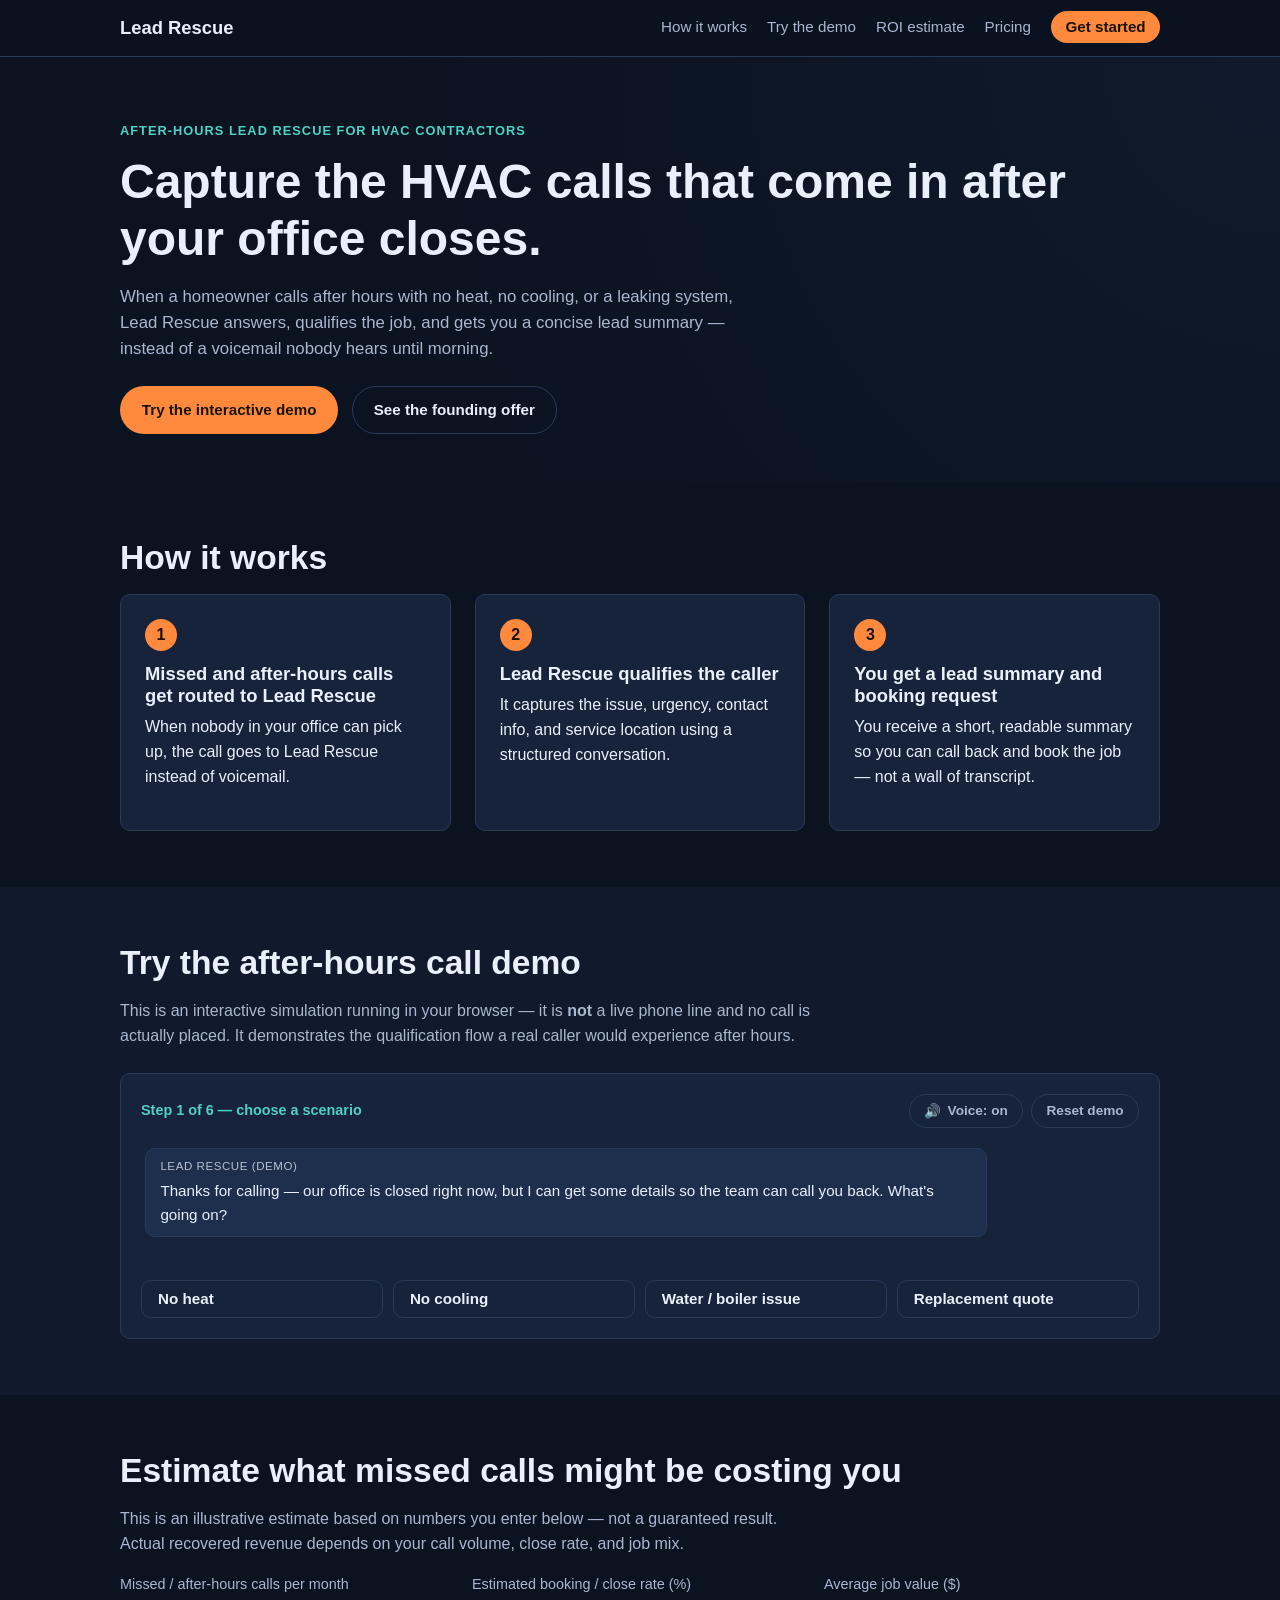
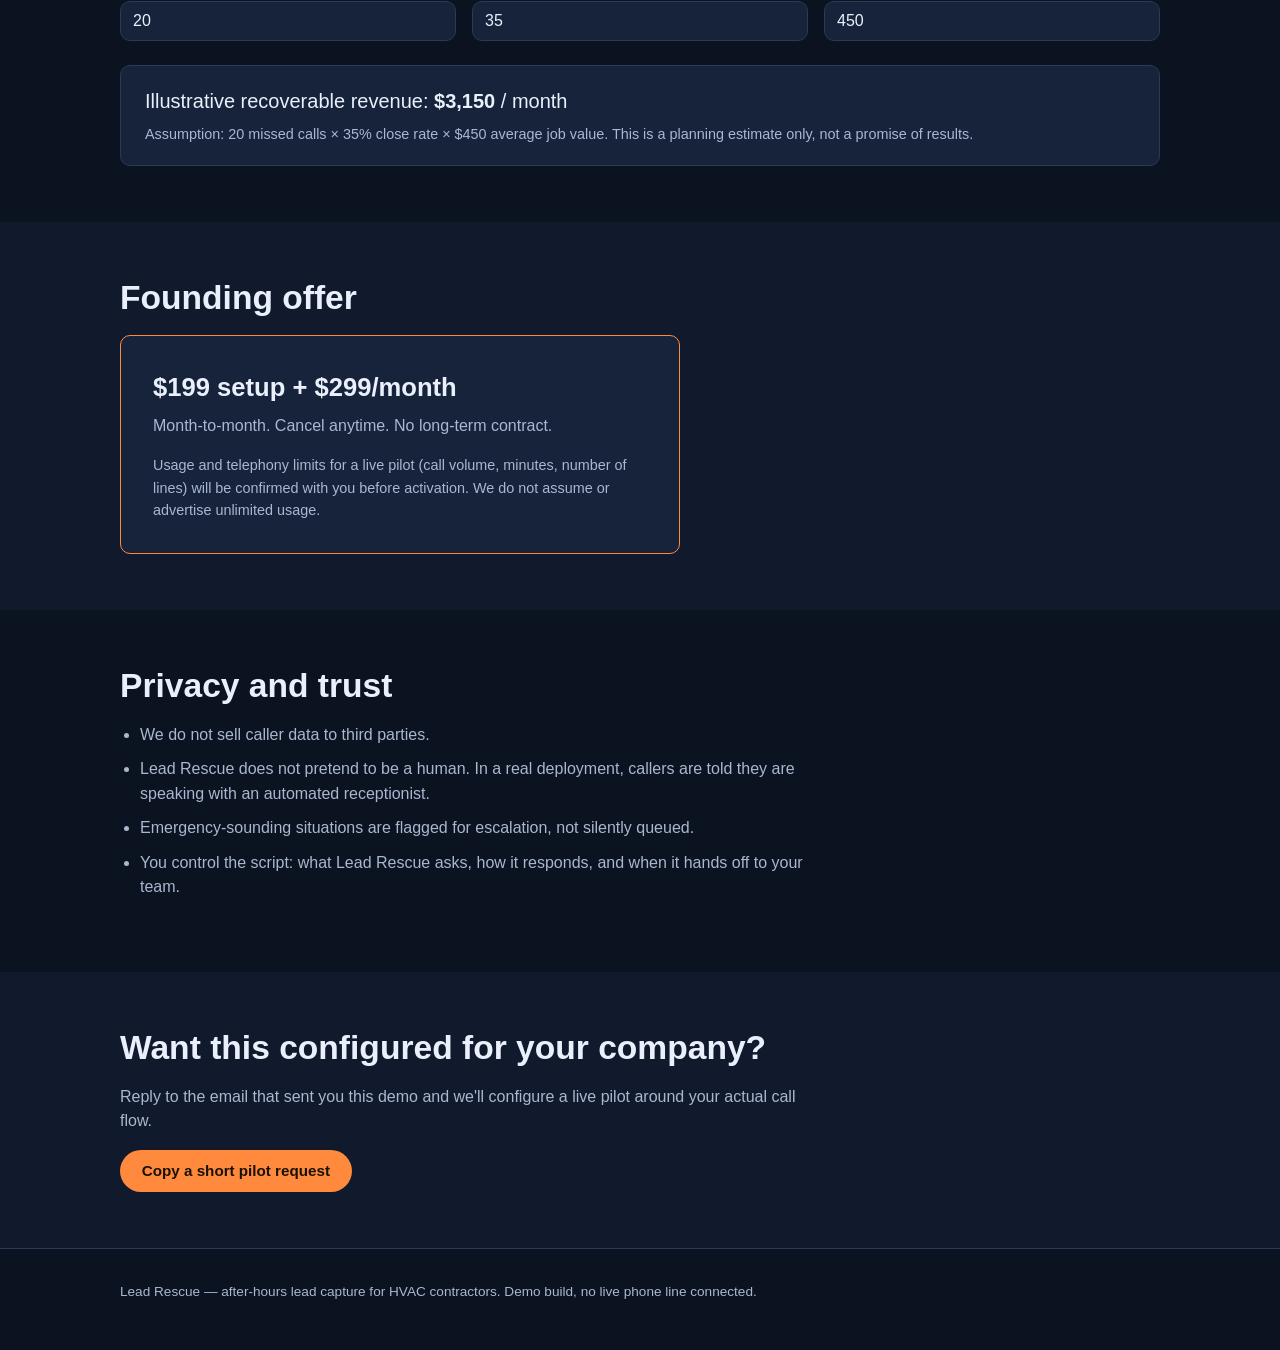
==== index.html @ 88a9e0ef "feat: build Phase 1 sellable demo (static site, call sim, ROI calc) Zero-dependency static site in a" ====
<!DOCTYPE html>
<html lang="en">
<head>
<meta charset="UTF-8">
<meta name="viewport" content="width=device-width, initial-scale=1">
<title>Lead Rescue — After-Hours HVAC Call Capture</title>
<meta name="description" content="Lead Rescue answers, qualifies, and summarizes the HVAC calls that come in after your office closes.">
<link rel="stylesheet" href="styles.css">
</head>
<body>
<a class="skip-link" href="#main">Skip to main content</a>

<header class="site-header">
  <div class="wrap header-inner">
    <a class="logo" href="#top">Lead Rescue</a>
    <nav aria-label="Primary">
      <ul class="nav-list">
        <li><a href="#how-it-works">How it works</a></li>
        <li><a href="#demo">Try the demo</a></li>
        <li><a href="#roi">ROI estimate</a></li>
        <li><a href="#offer">Pricing</a></li>
        <li><a href="#cta" class="nav-cta">Get started</a></li>
      </ul>
    </nav>
  </div>
</header>

<main id="main">

  <section id="top" class="hero">
    <div class="wrap">
      <p class="eyebrow" id="hero-eyebrow">After-hours lead rescue for HVAC contractors</p>
      <h1 id="hero-heading">Capture the HVAC calls that come in after your office closes.</h1>
      <p class="hero-sub" id="hero-sub">
        When a homeowner calls after hours with no heat, no cooling, or a leaking system,
        Lead Rescue answers, qualifies the job, and gets you a concise lead summary —
        instead of a voicemail nobody hears until morning.
      </p>
      <div class="hero-actions">
        <a class="btn btn-primary" href="#demo">Try the interactive demo</a>
        <a class="btn btn-secondary" href="#offer">See the founding offer</a>
      </div>
      <p class="hero-note" id="hero-personalized" hidden></p>
    </div>
  </section>

  <section id="how-it-works" class="section">
    <div class="wrap">
      <h2>How it works</h2>
      <ol class="steps">
        <li>
          <span class="step-num">1</span>
          <h3>Missed and after-hours calls get routed to Lead Rescue</h3>
          <p>When nobody in your office can pick up, the call goes to Lead Rescue instead of voicemail.</p>
        </li>
        <li>
          <span class="step-num">2</span>
          <h3>Lead Rescue qualifies the caller</h3>
          <p>It captures the issue, urgency, contact info, and service location using a structured conversation.</p>
        </li>
        <li>
          <span class="step-num">3</span>
          <h3>You get a lead summary and booking request</h3>
          <p>You receive a short, readable summary so you can call back and book the job — not a wall of transcript.</p>
        </li>
      </ol>
    </div>
  </section>

  <section id="demo" class="section section-alt">
    <div class="wrap">
      <h2>Try the after-hours call demo</h2>
      <p class="section-lede">
        This is an interactive simulation running in your browser — it is <strong>not</strong> a live phone
        line and no call is actually placed. It demonstrates the qualification flow a real caller would
        experience after hours.
      </p>

      <div class="demo-shell" id="demo-shell">
        <div class="demo-toolbar">
          <span class="demo-label" id="demo-status">Step 1 of 6 — choose a scenario</span>
          <div class="demo-controls">
            <button type="button" id="mute-toggle" class="btn btn-ghost" aria-pressed="false">
              <span id="mute-icon" aria-hidden="true">🔊</span>
              <span id="mute-label">Voice: on</span>
            </button>
            <button type="button" id="reset-demo" class="btn btn-ghost">Reset demo</button>
          </div>
        </div>

        <div class="call-log" id="call-log" role="log" aria-live="polite" aria-label="Simulated call transcript"></div>

        <div class="demo-input-area" id="demo-input-area">
          <!-- populated by app.js -->
        </div>
      </div>

      <div class="summary-card" id="summary-card" hidden>
        <h3>Lead Rescue Summary</h3>
        <dl id="summary-list"></dl>
        <div class="summary-actions">
          <button type="button" id="replay-demo" class="btn btn-secondary">Replay demo</button>
        </div>
      </div>
    </div>
  </section>

  <section id="roi" class="section">
    <div class="wrap">
      <h2>Estimate what missed calls might be costing you</h2>
      <p class="section-lede">
        This is an illustrative estimate based on numbers you enter below — not a guaranteed result.
        Actual recovered revenue depends on your call volume, close rate, and job mix.
      </p>

      <form class="roi-form" id="roi-form">
        <div class="roi-field">
          <label for="roi-calls">Missed / after-hours calls per month</label>
          <input type="number" id="roi-calls" name="roi-calls" min="0" step="1" value="20" inputmode="numeric">
        </div>
        <div class="roi-field">
          <label for="roi-close">Estimated booking / close rate (%)</label>
          <input type="number" id="roi-close" name="roi-close" min="0" max="100" step="1" value="35" inputmode="numeric">
        </div>
        <div class="roi-field">
          <label for="roi-value">Average job value ($)</label>
          <input type="number" id="roi-value" name="roi-value" min="0" step="1" value="450" inputmode="numeric">
        </div>
      </form>

      <div class="roi-result" id="roi-result" aria-live="polite">
        <p class="roi-figure">
          Illustrative recoverable revenue: <strong id="roi-output">$0</strong> / month
        </p>
        <p class="roi-assumptions">
          Assumption: <span id="roi-explain">0 missed calls × 0% close rate × $0 average job value</span>.
          This is a planning estimate only, not a promise of results.
        </p>
      </div>
    </div>
  </section>

  <section id="offer" class="section section-alt">
    <div class="wrap">
      <h2>Founding offer</h2>
      <div class="offer-card">
        <p class="offer-price"><span class="price-setup">$199 setup</span> + <span class="price-monthly">$299/month</span></p>
        <p class="offer-terms">Month-to-month. Cancel anytime. No long-term contract.</p>
        <p class="offer-note">
          Usage and telephony limits for a live pilot (call volume, minutes, number of lines) will be
          confirmed with you before activation. We do not assume or advertise unlimited usage.
        </p>
      </div>
    </div>
  </section>

  <section id="trust" class="section">
    <div class="wrap">
      <h2>Privacy and trust</h2>
      <ul class="trust-list">
        <li>We do not sell caller data to third parties.</li>
        <li>Lead Rescue does not pretend to be a human. In a real deployment, callers are told they are speaking with an automated receptionist.</li>
        <li>Emergency-sounding situations are flagged for escalation, not silently queued.</li>
        <li>You control the script: what Lead Rescue asks, how it responds, and when it hands off to your team.</li>
      </ul>
    </div>
  </section>

  <section id="cta" class="section section-alt cta-section">
    <div class="wrap">
      <h2>Want this configured for your company?</h2>
      <p class="section-lede" id="cta-lede">
        Reply to the email that sent you this demo and we'll configure a live pilot around your actual call flow.
      </p>
      <div class="cta-actions">
        <button type="button" id="copy-request" class="btn btn-primary">Copy a short pilot request</button>
        <span id="copy-confirm" class="copy-confirm" role="status" aria-live="polite"></span>
      </div>
    </div>
  </section>

</main>

<footer class="site-footer">
  <div class="wrap">
    <p>Lead Rescue — after-hours lead capture for HVAC contractors. Demo build, no live phone line connected.</p>
  </div>
</footer>

<script src="app.js"></script>
</body>
</html>
---- styles.css ----
/* Lead Rescue — static site styles */

:root {
  --color-bg: #0b1220;
  --color-bg-alt: #101a2c;
  --color-surface: #16233b;
  --color-border: #2a3b58;
  --color-text: #eaf0fb;
  --color-text-muted: #a9b7d0;
  --color-primary: #ff8a3d;
  --color-primary-dark: #e56f22;
  --color-accent: #4fd1c5;
  --focus-ring: #7ec8ff;
  --radius: 10px;
  --max-width: 1080px;
}

* {
  box-sizing: border-box;
}

html {
  scroll-behavior: smooth;
}

@media (prefers-reduced-motion: reduce) {
  html {
    scroll-behavior: auto;
  }
  * {
    animation-duration: 0.001ms !important;
    animation-iteration-count: 1 !important;
    transition-duration: 0.001ms !important;
    scroll-behavior: auto !important;
  }
}

body {
  margin: 0;
  font-family: -apple-system, BlinkMacSystemFont, "Segoe UI", Roboto, Helvetica, Arial, sans-serif;
  background: var(--color-bg);
  color: var(--color-text);
  line-height: 1.55;
}

.wrap {
  max-width: var(--max-width);
  margin: 0 auto;
  padding: 0 1.25rem;
}

.skip-link {
  position: absolute;
  left: -9999px;
  top: 0;
  background: var(--color-primary);
  color: #1a1200;
  padding: 0.75rem 1rem;
  z-index: 100;
  border-radius: 0 0 var(--radius) 0;
}

.skip-link:focus {
  left: 0;
}

a {
  color: var(--color-accent);
}

:focus-visible {
  outline: 3px solid var(--focus-ring);
  outline-offset: 2px;
}

h1, h2, h3 {
  line-height: 1.2;
  font-weight: 700;
}

h1 {
  font-size: clamp(1.75rem, 4vw + 1rem, 3rem);
  margin: 0 0 1rem;
}

h2 {
  font-size: clamp(1.5rem, 2.5vw + 1rem, 2.1rem);
  margin: 0 0 1rem;
}

h3 {
  font-size: 1.15rem;
  margin: 0 0 0.5rem;
}

p {
  margin: 0 0 1rem;
}

.site-header {
  position: sticky;
  top: 0;
  z-index: 50;
  background: rgba(11, 18, 32, 0.92);
  backdrop-filter: blur(6px);
  border-bottom: 1px solid var(--color-border);
}

.header-inner {
  display: flex;
  align-items: center;
  justify-content: space-between;
  padding-top: 0.85rem;
  padding-bottom: 0.85rem;
  gap: 1rem;
  flex-wrap: wrap;
}

.logo {
  font-weight: 800;
  font-size: 1.15rem;
  color: var(--color-text);
  text-decoration: none;
}

.nav-list {
  list-style: none;
  display: flex;
  gap: 1.25rem;
  margin: 0;
  padding: 0;
  flex-wrap: wrap;
  align-items: center;
}

.nav-list a {
  color: var(--color-text-muted);
  text-decoration: none;
  font-size: 0.95rem;
}

.nav-list a:hover,
.nav-list a:focus-visible {
  color: var(--color-text);
}

.nav-cta {
  background: var(--color-primary);
  color: #1a1200 !important;
  padding: 0.45rem 0.9rem;
  border-radius: 999px;
  font-weight: 600;
}

.hero {
  padding: 4rem 0 3rem;
  background: radial-gradient(circle at top right, var(--color-bg-alt), var(--color-bg) 70%);
}

.eyebrow {
  text-transform: uppercase;
  letter-spacing: 0.08em;
  font-size: 0.8rem;
  color: var(--color-accent);
  font-weight: 700;
  margin-bottom: 0.75rem;
}

.hero-sub {
  max-width: 640px;
  font-size: 1.05rem;
  color: var(--color-text-muted);
}

.hero-note {
  margin-top: 1rem;
  font-size: 0.95rem;
  color: var(--color-accent);
}

.hero-actions {
  display: flex;
  gap: 0.85rem;
  flex-wrap: wrap;
  margin-top: 1.5rem;
}

.btn {
  display: inline-flex;
  align-items: center;
  gap: 0.4rem;
  padding: 0.7rem 1.3rem;
  border-radius: 999px;
  font-weight: 600;
  font-size: 0.95rem;
  text-decoration: none;
  border: 1px solid transparent;
  cursor: pointer;
  font-family: inherit;
}

.btn-primary {
  background: var(--color-primary);
  color: #1a1200;
}

.btn-primary:hover,
.btn-primary:focus-visible {
  background: var(--color-primary-dark);
}

.btn-secondary {
  background: transparent;
  color: var(--color-text);
  border-color: var(--color-border);
}

.btn-secondary:hover,
.btn-secondary:focus-visible {
  border-color: var(--color-accent);
  color: var(--color-accent);
}

.btn-ghost {
  background: var(--color-surface);
  color: var(--color-text-muted);
  border-color: var(--color-border);
  font-size: 0.85rem;
  padding: 0.5rem 0.9rem;
}

.btn-ghost:hover,
.btn-ghost:focus-visible {
  color: var(--color-text);
}

.btn-choice {
  background: var(--color-surface);
  color: var(--color-text);
  border-color: var(--color-border);
  padding: 0.6rem 1rem;
  border-radius: var(--radius);
  text-align: left;
}

.btn-choice:hover,
.btn-choice:focus-visible {
  border-color: var(--color-primary);
  color: var(--color-primary);
}

.section {
  padding: 3.5rem 0;
}

.section-alt {
  background: var(--color-bg-alt);
}

.section-lede {
  color: var(--color-text-muted);
  max-width: 700px;
}

.steps {
  list-style: none;
  margin: 0;
  padding: 0;
  display: grid;
  gap: 1.5rem;
  grid-template-columns: repeat(auto-fit, minmax(240px, 1fr));
}

.steps li {
  background: var(--color-surface);
  border: 1px solid var(--color-border);
  border-radius: var(--radius);
  padding: 1.5rem;
}

.step-num {
  display: inline-flex;
  align-items: center;
  justify-content: center;
  width: 2rem;
  height: 2rem;
  border-radius: 999px;
  background: var(--color-primary);
  color: #1a1200;
  font-weight: 800;
  margin-bottom: 0.75rem;
}

.demo-shell {
  background: var(--color-surface);
  border: 1px solid var(--color-border);
  border-radius: var(--radius);
  padding: 1.25rem;
  margin-top: 1.5rem;
}

.demo-toolbar {
  display: flex;
  justify-content: space-between;
  align-items: center;
  gap: 0.75rem;
  flex-wrap: wrap;
  margin-bottom: 1rem;
}

.demo-label {
  font-weight: 600;
  font-size: 0.9rem;
  color: var(--color-accent);
}

.demo-controls {
  display: flex;
  gap: 0.5rem;
  flex-wrap: wrap;
}

.call-log {
  display: flex;
  flex-direction: column;
  gap: 0.6rem;
  min-height: 120px;
  max-height: 360px;
  overflow-y: auto;
  padding: 0.25rem;
  margin-bottom: 1rem;
}

.log-line {
  max-width: 85%;
  padding: 0.6rem 0.9rem;
  border-radius: var(--radius);
  font-size: 0.95rem;
}

.log-agent {
  background: #1e2f4d;
  align-self: flex-start;
  border: 1px solid var(--color-border);
}

.log-caller {
  background: var(--color-primary);
  color: #1a1200;
  align-self: flex-end;
}

.log-speaker {
  display: block;
  font-size: 0.72rem;
  text-transform: uppercase;
  letter-spacing: 0.05em;
  opacity: 0.75;
  margin-bottom: 0.2rem;
}

.demo-input-area {
  display: flex;
  flex-direction: column;
  gap: 0.6rem;
}

.choice-grid {
  display: grid;
  gap: 0.6rem;
  grid-template-columns: repeat(auto-fit, minmax(180px, 1fr));
}

.text-input-row {
  display: flex;
  gap: 0.6rem;
  flex-wrap: wrap;
}

.text-input-row label {
  display: block;
  font-size: 0.85rem;
  color: var(--color-text-muted);
  margin-bottom: 0.3rem;
}

.text-input-row input {
  width: 100%;
  padding: 0.6rem 0.75rem;
  border-radius: var(--radius);
  border: 1px solid var(--color-border);
  background: var(--color-bg);
  color: var(--color-text);
  font-size: 1rem;
}

.text-input-row .field {
  flex: 1 1 200px;
}

.demo-input-area .btn-primary {
  align-self: flex-start;
}

.summary-card {
  margin-top: 1.5rem;
  background: var(--color-surface);
  border: 1px solid var(--color-accent);
  border-radius: var(--radius);
  padding: 1.5rem;
}

.summary-card dl {
  display: grid;
  grid-template-columns: max-content 1fr;
  gap: 0.4rem 1rem;
  margin: 0 0 1rem;
}

.summary-card dt {
  color: var(--color-text-muted);
  font-weight: 600;
}

.summary-card dd {
  margin: 0;
}

.roi-form {
  display: grid;
  gap: 1rem;
  grid-template-columns: repeat(auto-fit, minmax(200px, 1fr));
  margin-bottom: 1.5rem;
}

.roi-field label {
  display: block;
  font-size: 0.9rem;
  color: var(--color-text-muted);
  margin-bottom: 0.4rem;
}

.roi-field input {
  width: 100%;
  padding: 0.6rem 0.75rem;
  border-radius: var(--radius);
  border: 1px solid var(--color-border);
  background: var(--color-surface);
  color: var(--color-text);
  font-size: 1rem;
}

.roi-result {
  background: var(--color-surface);
  border: 1px solid var(--color-border);
  border-radius: var(--radius);
  padding: 1.25rem 1.5rem;
}

.roi-figure {
  font-size: 1.25rem;
  margin-bottom: 0.4rem;
}

.roi-assumptions {
  color: var(--color-text-muted);
  font-size: 0.9rem;
  margin: 0;
}

.offer-card {
  background: var(--color-surface);
  border: 1px solid var(--color-primary);
  border-radius: var(--radius);
  padding: 2rem;
  max-width: 560px;
}

.offer-price {
  font-size: 1.6rem;
  font-weight: 800;
  margin-bottom: 0.4rem;
}

.offer-terms {
  color: var(--color-text-muted);
  margin-bottom: 1rem;
}

.offer-note {
  font-size: 0.9rem;
  color: var(--color-text-muted);
  margin: 0;
}

.trust-list {
  max-width: 700px;
  padding-left: 1.25rem;
  color: var(--color-text-muted);
}

.trust-list li {
  margin-bottom: 0.6rem;
}

.cta-section {
  text-align: left;
}

.cta-actions {
  display: flex;
  align-items: center;
  gap: 1rem;
  flex-wrap: wrap;
}

.copy-confirm {
  color: var(--color-accent);
  font-size: 0.9rem;
}

.site-footer {
  padding: 2rem 0;
  border-top: 1px solid var(--color-border);
  color: var(--color-text-muted);
  font-size: 0.85rem;
}

@media (max-width: 640px) {
  .demo-toolbar {
    flex-direction: column;
    align-items: flex-start;
  }

  .log-line {
    max-width: 100%;
  }
}
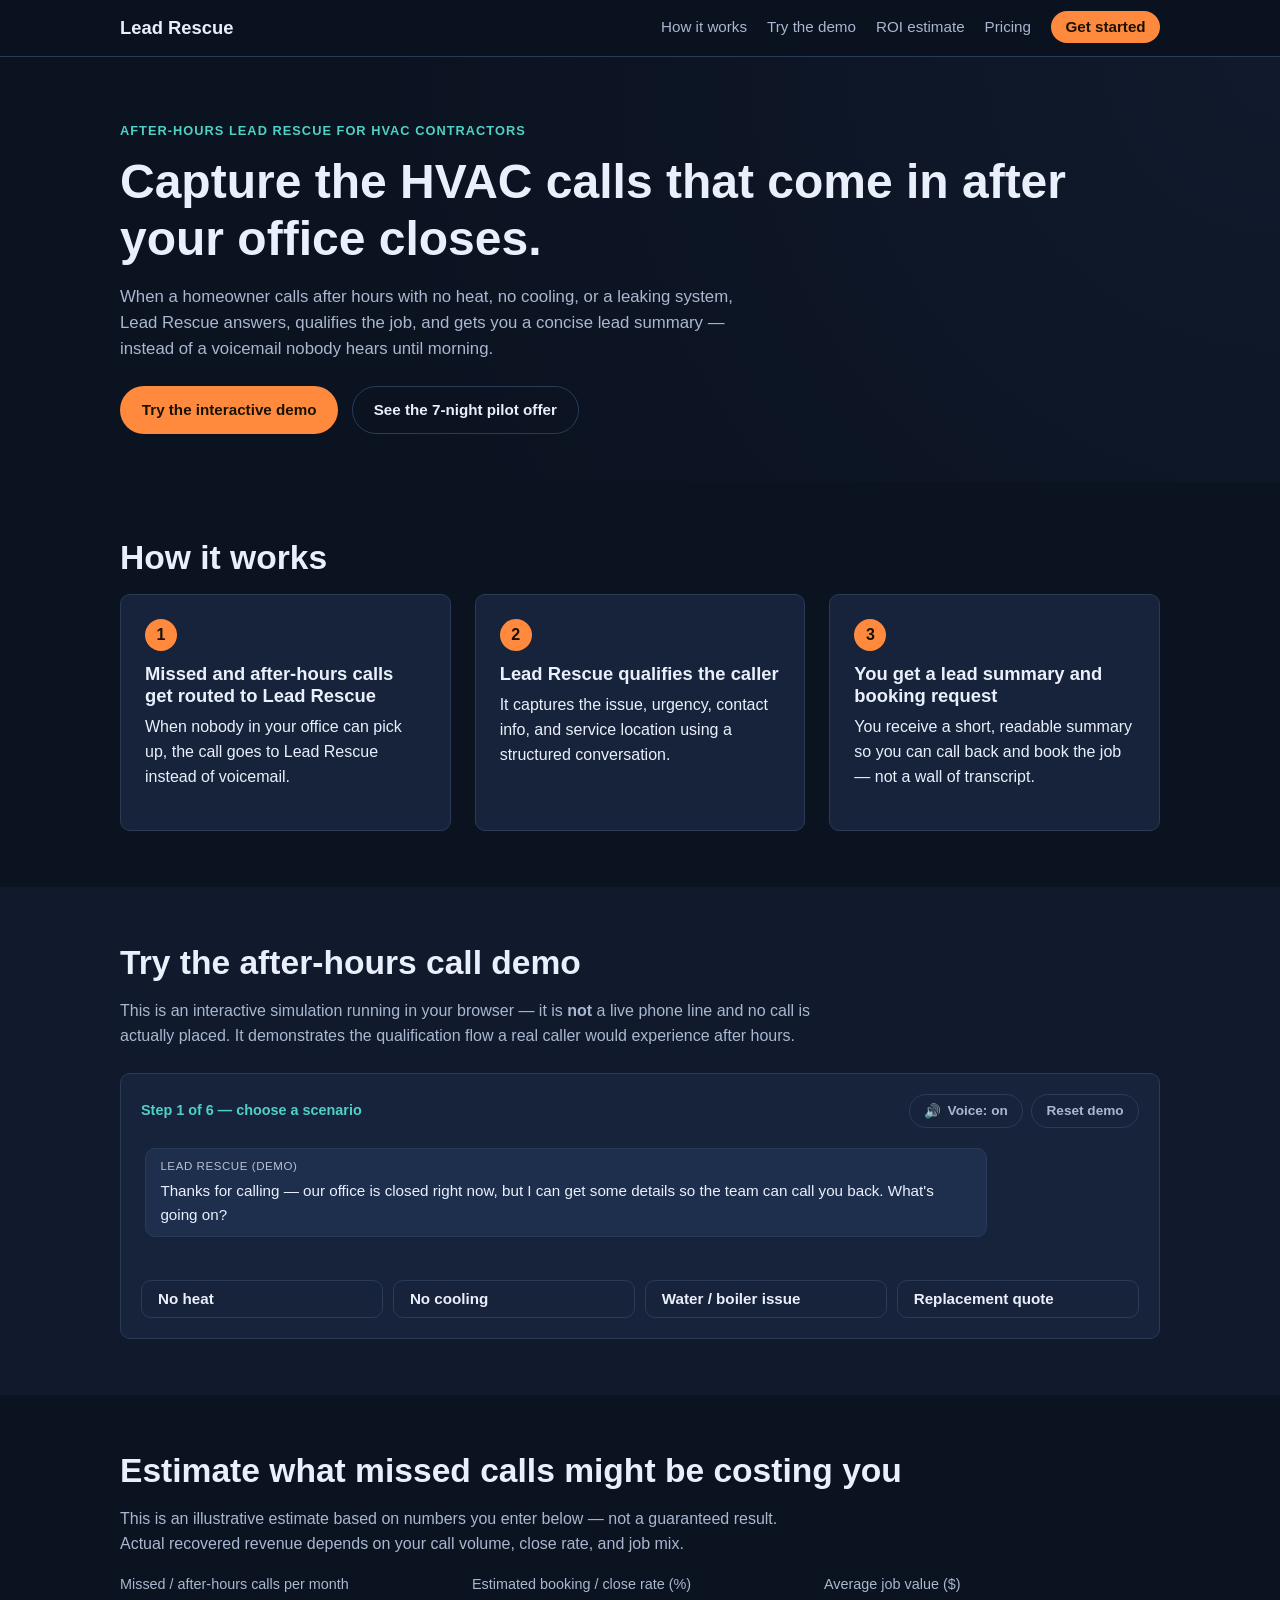
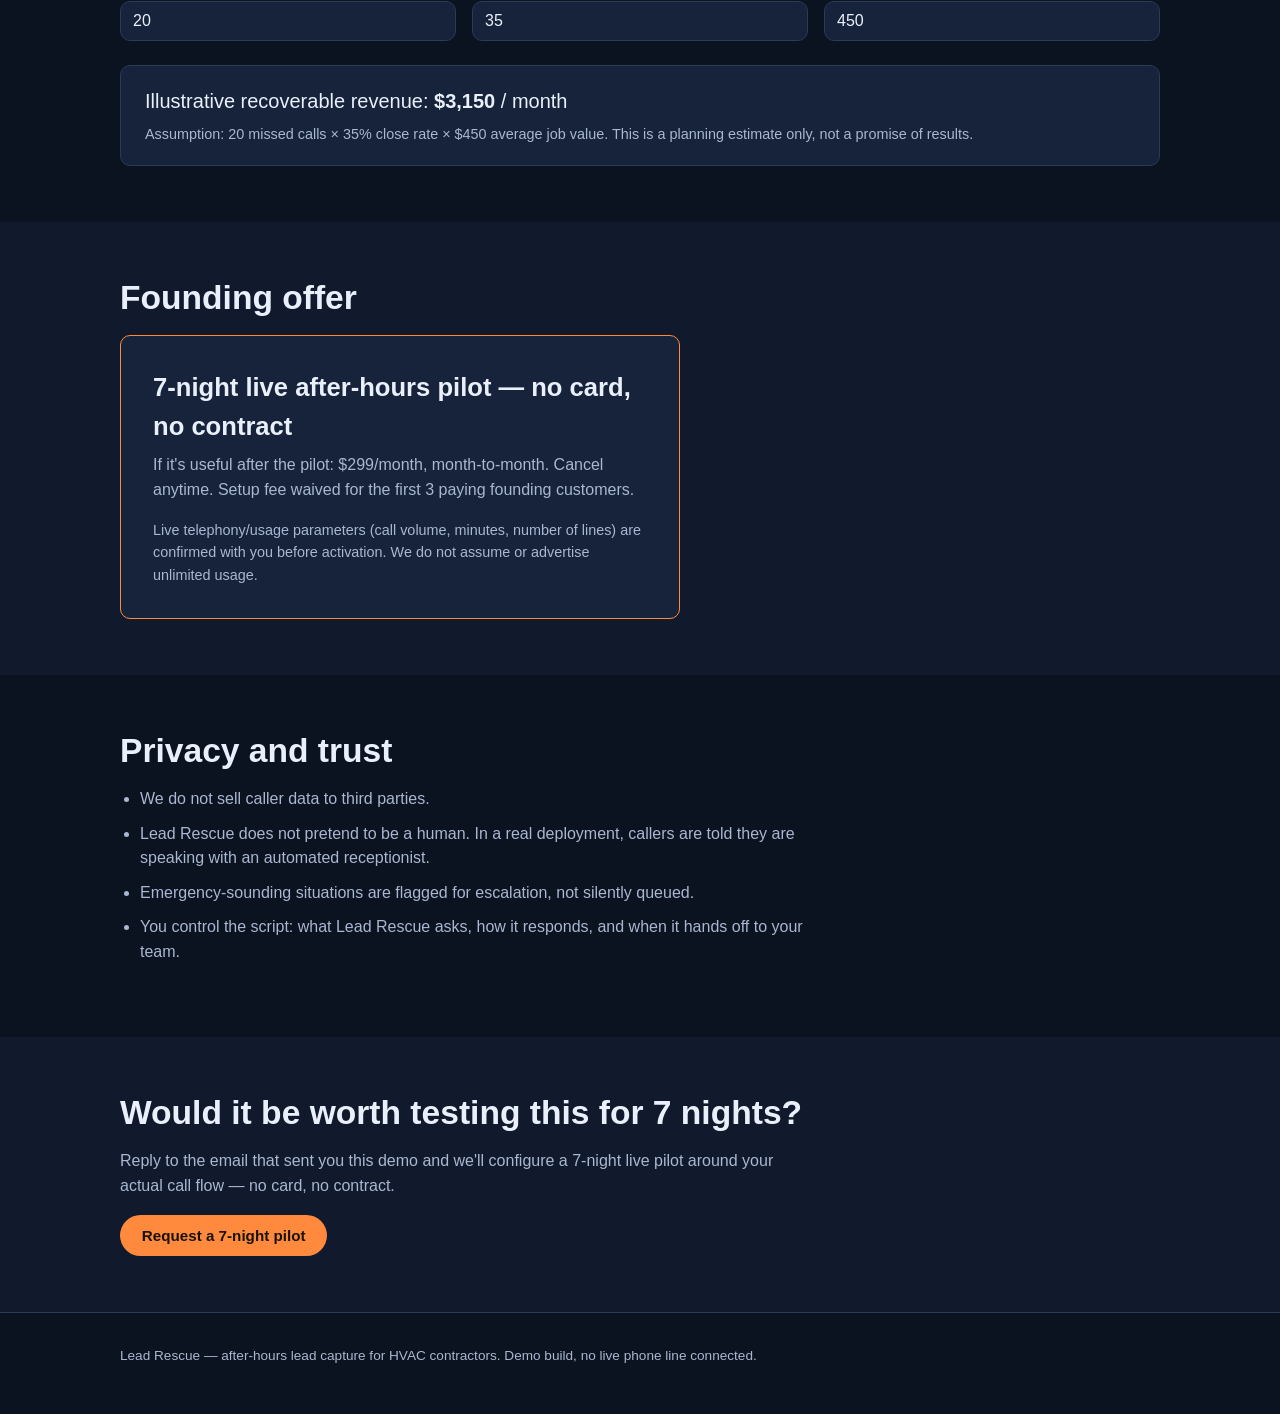
==== commit 08ca76dc: "offer: implement 7-night pilot as founding CTA, rebuild outreach generator Public demo now leads wit" ====
--- a/index.html
+++ b/index.html
@@ -38,7 +38,7 @@
       </p>
       <div class="hero-actions">
         <a class="btn btn-primary" href="#demo">Try the interactive demo</a>
-        <a class="btn btn-secondary" href="#offer">See the founding offer</a>
+        <a class="btn btn-secondary" href="#offer">See the 7-night pilot offer</a>
       </div>
       <p class="hero-note" id="hero-personalized" hidden></p>
     </div>
@@ -144,11 +144,14 @@
     <div class="wrap">
       <h2>Founding offer</h2>
       <div class="offer-card">
-        <p class="offer-price"><span class="price-setup">$199 setup</span> + <span class="price-monthly">$299/month</span></p>
-        <p class="offer-terms">Month-to-month. Cancel anytime. No long-term contract.</p>
+        <p class="offer-price">7-night live after-hours pilot — no card, no contract</p>
+        <p class="offer-terms">
+          If it's useful after the pilot: $299/month, month-to-month. Cancel anytime.
+          Setup fee waived for the first 3 paying founding customers.
+        </p>
         <p class="offer-note">
-          Usage and telephony limits for a live pilot (call volume, minutes, number of lines) will be
-          confirmed with you before activation. We do not assume or advertise unlimited usage.
+          Live telephony/usage parameters (call volume, minutes, number of lines) are confirmed with you
+          before activation. We do not assume or advertise unlimited usage.
         </p>
       </div>
     </div>
@@ -168,12 +171,13 @@
 
   <section id="cta" class="section section-alt cta-section">
     <div class="wrap">
-      <h2>Want this configured for your company?</h2>
+      <h2>Would it be worth testing this for 7 nights?</h2>
       <p class="section-lede" id="cta-lede">
-        Reply to the email that sent you this demo and we'll configure a live pilot around your actual call flow.
+        Reply to the email that sent you this demo and we'll configure a 7-night live pilot around your
+        actual call flow — no card, no contract.
       </p>
       <div class="cta-actions">
-        <button type="button" id="copy-request" class="btn btn-primary">Copy a short pilot request</button>
+        <button type="button" id="copy-request" class="btn btn-primary">Request a 7-night pilot</button>
         <span id="copy-confirm" class="copy-confirm" role="status" aria-live="polite"></span>
       </div>
     </div>
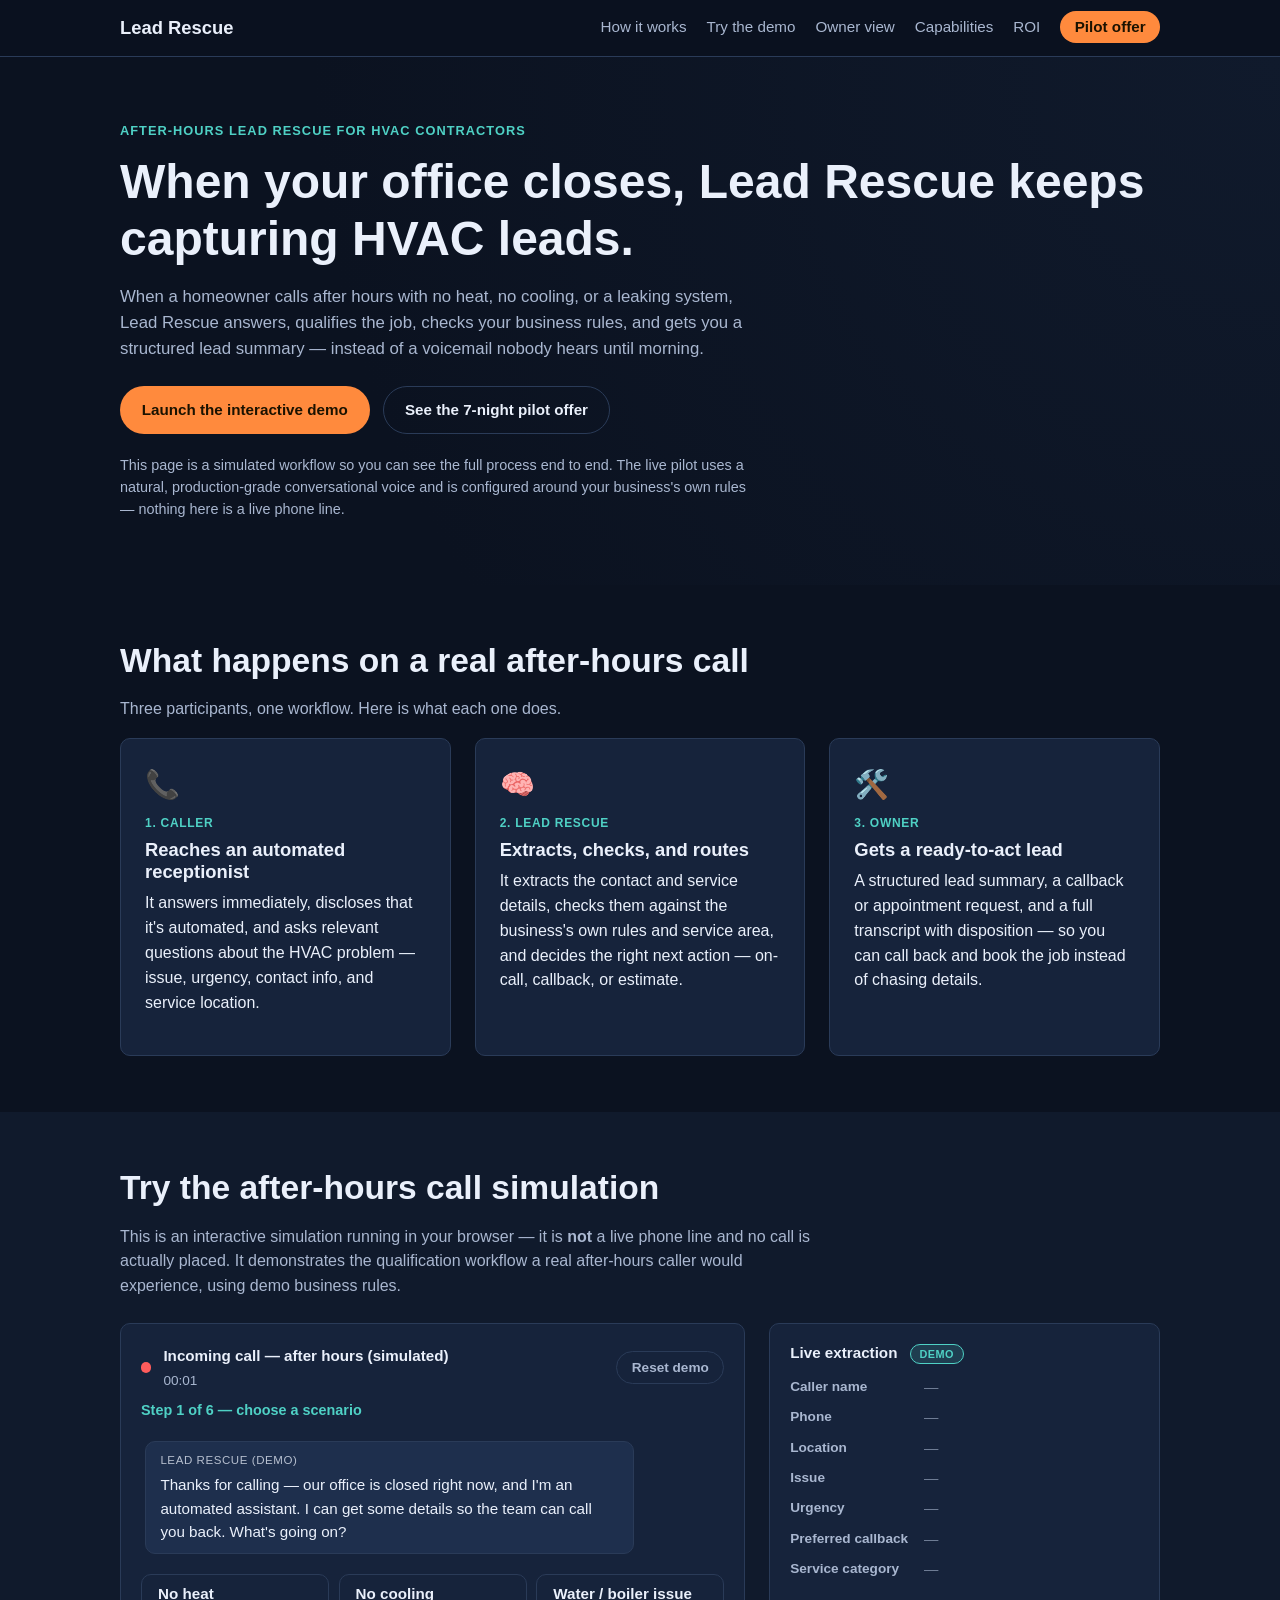
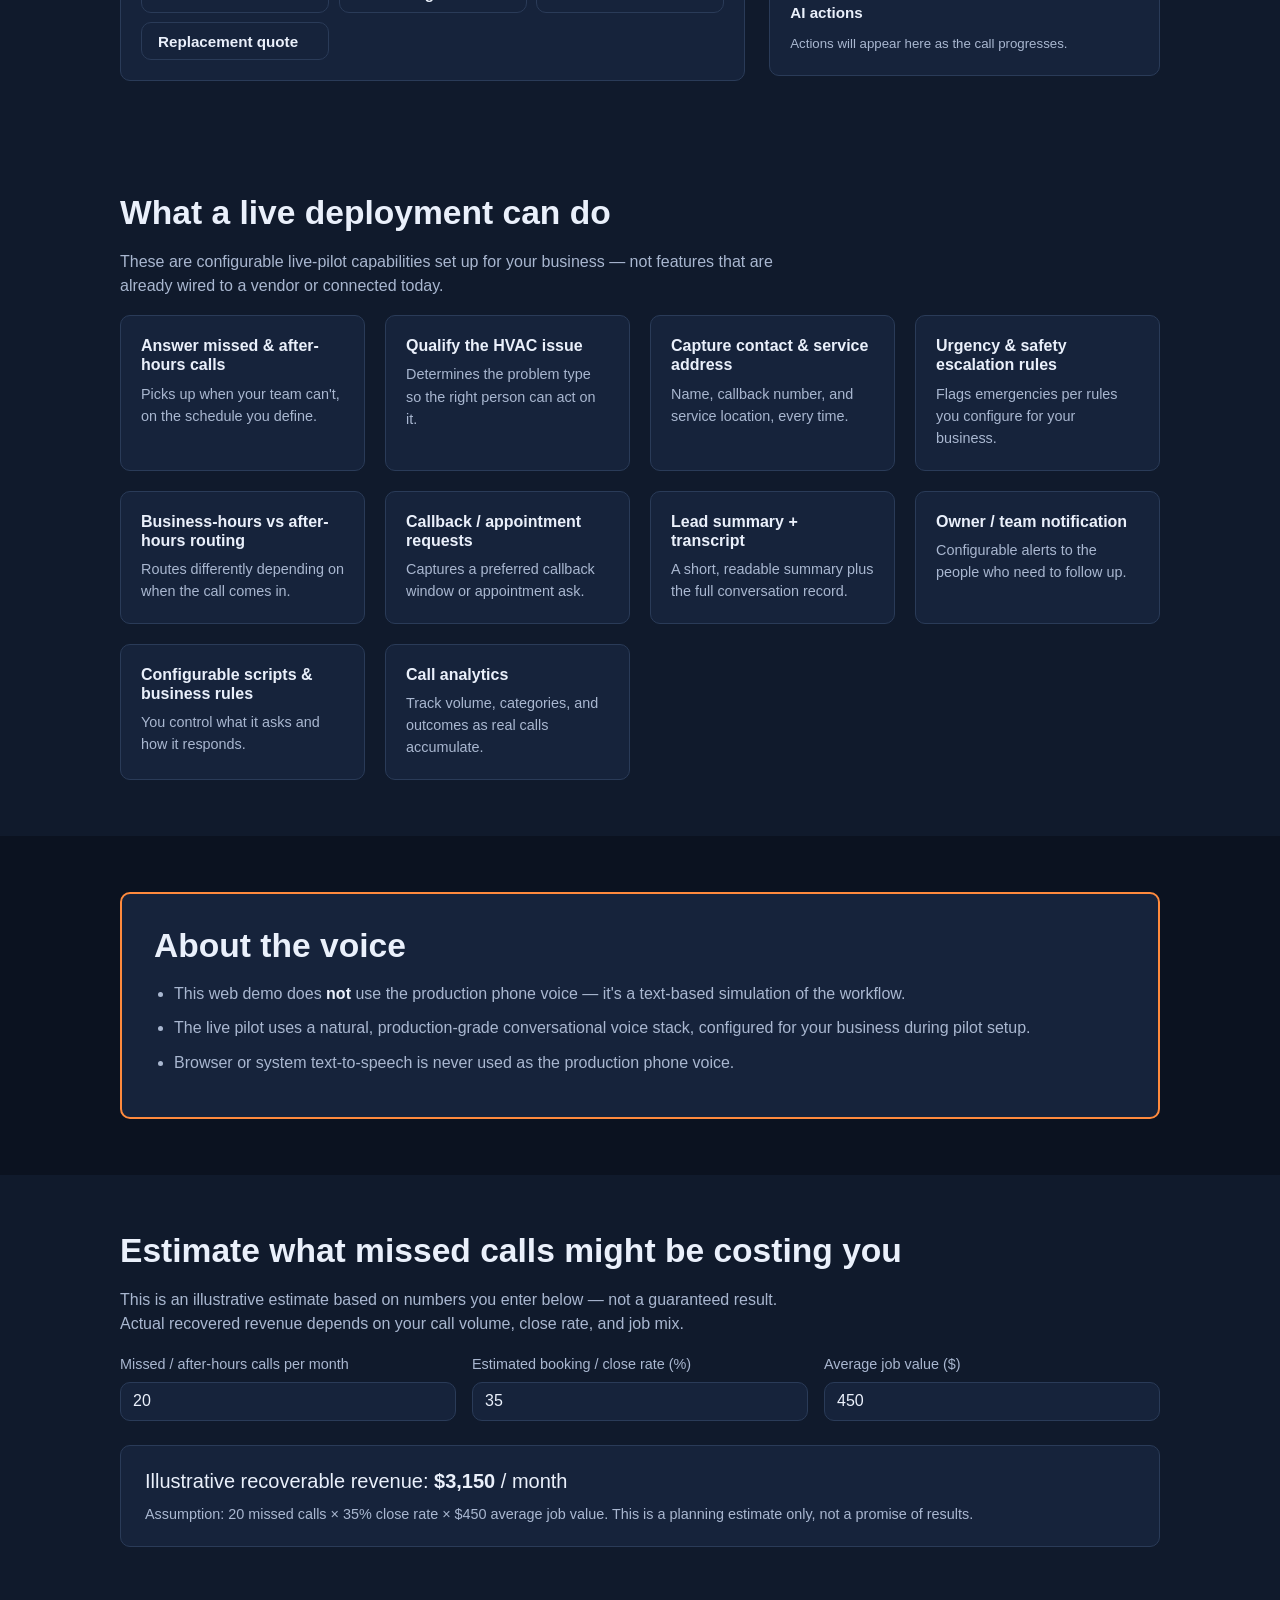
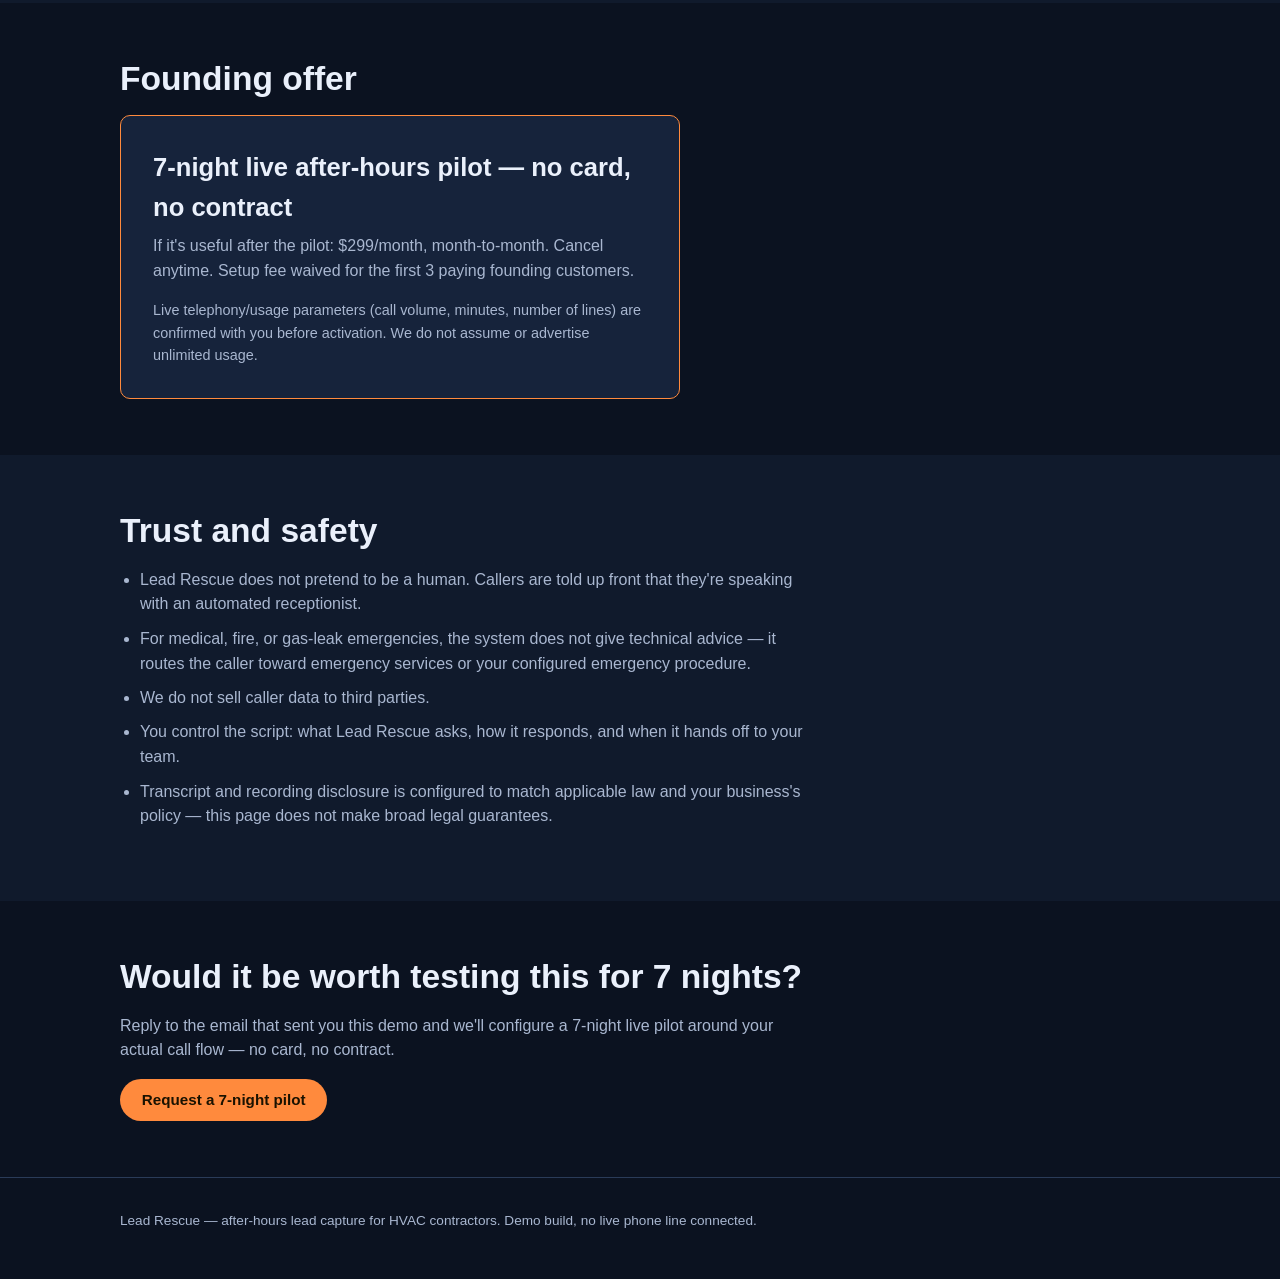
==== commit 26d746d0: "feat: rebuild public demo as Demo V2 (call sim + owner dashboard) Address feedback that the old demo" ====
--- a/index.html
+++ b/index.html
@@ -17,9 +17,10 @@
       <ul class="nav-list">
         <li><a href="#how-it-works">How it works</a></li>
         <li><a href="#demo">Try the demo</a></li>
-        <li><a href="#roi">ROI estimate</a></li>
-        <li><a href="#offer">Pricing</a></li>
-        <li><a href="#cta" class="nav-cta">Get started</a></li>
+        <li><a href="#dashboard">Owner view</a></li>
+        <li><a href="#capabilities">Capabilities</a></li>
+        <li><a href="#roi">ROI</a></li>
+        <li><a href="#offer" class="nav-cta">Pilot offer</a></li>
       </ul>
     </nav>
   </div>
@@ -30,82 +31,192 @@
   <section id="top" class="hero">
     <div class="wrap">
       <p class="eyebrow" id="hero-eyebrow">After-hours lead rescue for HVAC contractors</p>
-      <h1 id="hero-heading">Capture the HVAC calls that come in after your office closes.</h1>
+      <h1 id="hero-heading">When your office closes, Lead Rescue keeps capturing HVAC leads.</h1>
       <p class="hero-sub" id="hero-sub">
         When a homeowner calls after hours with no heat, no cooling, or a leaking system,
-        Lead Rescue answers, qualifies the job, and gets you a concise lead summary —
-        instead of a voicemail nobody hears until morning.
-      </p>
+        Lead Rescue answers, qualifies the job, checks your business rules, and gets you a
+        structured lead summary — instead of a voicemail nobody hears until morning.
+      </p>
+      <p class="hero-note" id="hero-personalized" hidden></p>
       <div class="hero-actions">
-        <a class="btn btn-primary" href="#demo">Try the interactive demo</a>
+        <a class="btn btn-primary" href="#demo">Launch the interactive demo</a>
         <a class="btn btn-secondary" href="#offer">See the 7-night pilot offer</a>
       </div>
-      <p class="hero-note" id="hero-personalized" hidden></p>
+      <p class="hero-disclaimer">
+        This page is a simulated workflow so you can see the full process end to end. The live
+        pilot uses a natural, production-grade conversational voice and is configured around your
+        business's own rules — nothing here is a live phone line.
+      </p>
     </div>
   </section>
 
   <section id="how-it-works" class="section">
     <div class="wrap">
-      <h2>How it works</h2>
-      <ol class="steps">
-        <li>
-          <span class="step-num">1</span>
-          <h3>Missed and after-hours calls get routed to Lead Rescue</h3>
-          <p>When nobody in your office can pick up, the call goes to Lead Rescue instead of voicemail.</p>
-        </li>
-        <li>
-          <span class="step-num">2</span>
-          <h3>Lead Rescue qualifies the caller</h3>
-          <p>It captures the issue, urgency, contact info, and service location using a structured conversation.</p>
-        </li>
-        <li>
-          <span class="step-num">3</span>
-          <h3>You get a lead summary and booking request</h3>
-          <p>You receive a short, readable summary so you can call back and book the job — not a wall of transcript.</p>
-        </li>
-      </ol>
+      <h2>What happens on a real after-hours call</h2>
+      <p class="section-lede">Three participants, one workflow. Here is what each one does.</p>
+      <div class="flow-grid">
+        <div class="flow-card">
+          <span class="flow-icon" aria-hidden="true">📞</span>
+          <span class="flow-role">1. Caller</span>
+          <h3>Reaches an automated receptionist</h3>
+          <p>It answers immediately, discloses that it's automated, and asks relevant questions about
+          the HVAC problem — issue, urgency, contact info, and service location.</p>
+        </div>
+        <div class="flow-card">
+          <span class="flow-icon" aria-hidden="true">🧠</span>
+          <span class="flow-role">2. Lead Rescue</span>
+          <h3>Extracts, checks, and routes</h3>
+          <p>It extracts the contact and service details, checks them against the business's own
+          rules and service area, and decides the right next action — on-call, callback, or estimate.</p>
+        </div>
+        <div class="flow-card">
+          <span class="flow-icon" aria-hidden="true">🛠️</span>
+          <span class="flow-role">3. Owner</span>
+          <h3>Gets a ready-to-act lead</h3>
+          <p>A structured lead summary, a callback or appointment request, and a full transcript with
+          disposition — so you can call back and book the job instead of chasing details.</p>
+        </div>
+      </div>
     </div>
   </section>
 
   <section id="demo" class="section section-alt">
     <div class="wrap">
-      <h2>Try the after-hours call demo</h2>
+      <h2>Try the after-hours call simulation</h2>
       <p class="section-lede">
-        This is an interactive simulation running in your browser — it is <strong>not</strong> a live phone
-        line and no call is actually placed. It demonstrates the qualification flow a real caller would
-        experience after hours.
-      </p>
-
-      <div class="demo-shell" id="demo-shell">
-        <div class="demo-toolbar">
-          <span class="demo-label" id="demo-status">Step 1 of 6 — choose a scenario</span>
-          <div class="demo-controls">
-            <button type="button" id="mute-toggle" class="btn btn-ghost" aria-pressed="false">
-              <span id="mute-icon" aria-hidden="true">🔊</span>
-              <span id="mute-label">Voice: on</span>
-            </button>
+        This is an interactive simulation running in your browser — it is <strong>not</strong> a live
+        phone line and no call is actually placed. It demonstrates the qualification workflow a real
+        after-hours caller would experience, using demo business rules.
+      </p>
+
+      <div class="demo-grid">
+        <div class="call-panel" id="demo-shell">
+          <div class="call-header">
+            <span class="call-status-dot" id="call-status-dot" aria-hidden="true"></span>
+            <div class="call-header-text">
+              <span class="call-title" id="call-title">Incoming call — after hours (simulated)</span>
+              <span class="call-timer" id="call-timer">00:00</span>
+            </div>
             <button type="button" id="reset-demo" class="btn btn-ghost">Reset demo</button>
           </div>
-        </div>
-
-        <div class="call-log" id="call-log" role="log" aria-live="polite" aria-label="Simulated call transcript"></div>
-
-        <div class="demo-input-area" id="demo-input-area">
-          <!-- populated by app.js -->
-        </div>
-      </div>
-
-      <div class="summary-card" id="summary-card" hidden>
-        <h3>Lead Rescue Summary</h3>
-        <dl id="summary-list"></dl>
-        <div class="summary-actions">
-          <button type="button" id="replay-demo" class="btn btn-secondary">Replay demo</button>
-        </div>
-      </div>
-    </div>
-  </section>
-
-  <section id="roi" class="section">
+          <p class="demo-status" id="demo-status">Step 1 of 6 — choose a scenario</p>
+
+          <div class="call-log" id="call-log" role="log" aria-live="polite" aria-label="Simulated call transcript"></div>
+
+          <div class="demo-input-area" id="demo-input-area">
+            <!-- populated by app.js -->
+          </div>
+        </div>
+
+        <aside class="extraction-panel">
+          <h3>Live extraction <span class="tag-demo">DEMO</span></h3>
+          <dl class="field-list" id="field-list"></dl>
+
+          <h3>AI actions</h3>
+          <ul class="event-rail" id="event-rail">
+            <li class="event-placeholder">Actions will appear here as the call progresses.</li>
+          </ul>
+        </aside>
+      </div>
+    </div>
+  </section>
+
+  <section id="dashboard" class="section" hidden>
+    <div class="wrap">
+      <h2>Owner dashboard — what you get</h2>
+      <p class="section-lede">
+        Populated from the simulated call you just ran. Everything below is generated only from that
+        one simulation — nothing here is historical or real business data.
+      </p>
+
+      <div class="metrics-row" id="metrics-row"></div>
+
+      <div class="dashboard-grid">
+        <div class="lead-card" id="lead-card">
+          <div class="lead-card-header">
+            <span class="lead-status-badge" id="lead-status-badge">Standard</span>
+            <span class="tag-demo">SIMULATED LEAD</span>
+          </div>
+          <dl class="lead-details" id="lead-details"></dl>
+          <div class="lead-actions">
+            <button type="button" id="copy-summary" class="btn btn-secondary">Copy lead summary</button>
+            <button type="button" id="copy-transcript" class="btn btn-secondary">Copy transcript</button>
+            <button type="button" id="replay-demo" class="btn btn-secondary">Reset / replay</button>
+          </div>
+          <span id="copy-status" class="copy-confirm" role="status" aria-live="polite"></span>
+        </div>
+
+        <div class="notification-card">
+          <h3>Example owner notification <span class="tag-demo">EXAMPLE NOTIFICATION</span></h3>
+          <p class="notification-note">This is a mock-up of what an SMS/email alert could look like. No
+          message is actually sent from this demo.</p>
+          <div class="notification-preview" id="notification-preview"></div>
+        </div>
+      </div>
+
+      <div class="transcript-block">
+        <h3>Full transcript <span class="tag-demo">DEMO</span></h3>
+        <div class="transcript-list" id="transcript-list"></div>
+      </div>
+
+      <div class="recent-calls-block">
+        <h3>Recent calls <span class="tag-demo">DEMO DATA</span></h3>
+        <p class="section-lede">Only the call you just completed appears here — this is not a record of
+        real historical volume.</p>
+        <table class="recent-calls-table" id="recent-calls-table">
+          <thead>
+            <tr>
+              <th scope="col">Time</th>
+              <th scope="col">Category</th>
+              <th scope="col">Urgency</th>
+              <th scope="col">Caller</th>
+              <th scope="col">Next action</th>
+            </tr>
+          </thead>
+          <tbody id="recent-calls-body"></tbody>
+        </table>
+      </div>
+    </div>
+  </section>
+
+  <section id="capabilities" class="section section-alt">
+    <div class="wrap">
+      <h2>What a live deployment can do</h2>
+      <p class="section-lede">
+        These are configurable live-pilot capabilities set up for your business — not features that
+        are already wired to a vendor or connected today.
+      </p>
+      <div class="capability-grid">
+        <div class="capability-card"><h3>Answer missed &amp; after-hours calls</h3><p>Picks up when your team can't, on the schedule you define.</p></div>
+        <div class="capability-card"><h3>Qualify the HVAC issue</h3><p>Determines the problem type so the right person can act on it.</p></div>
+        <div class="capability-card"><h3>Capture contact &amp; service address</h3><p>Name, callback number, and service location, every time.</p></div>
+        <div class="capability-card"><h3>Urgency &amp; safety escalation rules</h3><p>Flags emergencies per rules you configure for your business.</p></div>
+        <div class="capability-card"><h3>Business-hours vs after-hours routing</h3><p>Routes differently depending on when the call comes in.</p></div>
+        <div class="capability-card"><h3>Callback / appointment requests</h3><p>Captures a preferred callback window or appointment ask.</p></div>
+        <div class="capability-card"><h3>Lead summary + transcript</h3><p>A short, readable summary plus the full conversation record.</p></div>
+        <div class="capability-card"><h3>Owner / team notification</h3><p>Configurable alerts to the people who need to follow up.</p></div>
+        <div class="capability-card"><h3>Configurable scripts &amp; business rules</h3><p>You control what it asks and how it responds.</p></div>
+        <div class="capability-card"><h3>Call analytics</h3><p>Track volume, categories, and outcomes as real calls accumulate.</p></div>
+      </div>
+    </div>
+  </section>
+
+  <section id="voice" class="section">
+    <div class="wrap">
+      <div class="voice-card">
+        <h2>About the voice</h2>
+        <ul class="voice-list">
+          <li>This web demo does <strong>not</strong> use the production phone voice — it's a text-based
+          simulation of the workflow.</li>
+          <li>The live pilot uses a natural, production-grade conversational voice stack, configured for
+          your business during pilot setup.</li>
+          <li>Browser or system text-to-speech is never used as the production phone voice.</li>
+        </ul>
+      </div>
+    </div>
+  </section>
+
+  <section id="roi" class="section section-alt">
     <div class="wrap">
       <h2>Estimate what missed calls might be costing you</h2>
       <p class="section-lede">
@@ -140,7 +251,7 @@
     </div>
   </section>
 
-  <section id="offer" class="section section-alt">
+  <section id="offer" class="section">
     <div class="wrap">
       <h2>Founding offer</h2>
       <div class="offer-card">
@@ -157,19 +268,23 @@
     </div>
   </section>
 
-  <section id="trust" class="section">
-    <div class="wrap">
-      <h2>Privacy and trust</h2>
+  <section id="trust" class="section section-alt">
+    <div class="wrap">
+      <h2>Trust and safety</h2>
       <ul class="trust-list">
+        <li>Lead Rescue does not pretend to be a human. Callers are told up front that they're speaking
+        with an automated receptionist.</li>
+        <li>For medical, fire, or gas-leak emergencies, the system does not give technical advice — it
+        routes the caller toward emergency services or your configured emergency procedure.</li>
         <li>We do not sell caller data to third parties.</li>
-        <li>Lead Rescue does not pretend to be a human. In a real deployment, callers are told they are speaking with an automated receptionist.</li>
-        <li>Emergency-sounding situations are flagged for escalation, not silently queued.</li>
         <li>You control the script: what Lead Rescue asks, how it responds, and when it hands off to your team.</li>
+        <li>Transcript and recording disclosure is configured to match applicable law and your business's
+        policy — this page does not make broad legal guarantees.</li>
       </ul>
     </div>
   </section>
 
-  <section id="cta" class="section section-alt cta-section">
+  <section id="cta" class="section cta-section">
     <div class="wrap">
       <h2>Would it be worth testing this for 7 nights?</h2>
       <p class="section-lede" id="cta-lede">
--- a/styles.css
+++ b/styles.css
@@ -291,35 +291,6 @@
   margin-bottom: 0.75rem;
 }
 
-.demo-shell {
-  background: var(--color-surface);
-  border: 1px solid var(--color-border);
-  border-radius: var(--radius);
-  padding: 1.25rem;
-  margin-top: 1.5rem;
-}
-
-.demo-toolbar {
-  display: flex;
-  justify-content: space-between;
-  align-items: center;
-  gap: 0.75rem;
-  flex-wrap: wrap;
-  margin-bottom: 1rem;
-}
-
-.demo-label {
-  font-weight: 600;
-  font-size: 0.9rem;
-  color: var(--color-accent);
-}
-
-.demo-controls {
-  display: flex;
-  gap: 0.5rem;
-  flex-wrap: wrap;
-}
-
 .call-log {
   display: flex;
   flex-direction: column;
@@ -402,28 +373,431 @@
   align-self: flex-start;
 }
 
-.summary-card {
+.hero-disclaimer {
+  margin-top: 1.25rem;
+  max-width: 640px;
+  font-size: 0.9rem;
+  color: var(--color-text-muted);
+}
+
+.flow-grid {
+  display: grid;
+  gap: 1.5rem;
+  grid-template-columns: repeat(auto-fit, minmax(240px, 1fr));
+}
+
+.flow-card {
+  background: var(--color-surface);
+  border: 1px solid var(--color-border);
+  border-radius: var(--radius);
+  padding: 1.5rem;
+}
+
+.flow-icon {
+  font-size: 1.75rem;
+  display: block;
+  margin-bottom: 0.5rem;
+}
+
+.flow-role {
+  display: block;
+  text-transform: uppercase;
+  letter-spacing: 0.06em;
+  font-size: 0.75rem;
+  font-weight: 700;
+  color: var(--color-accent);
+  margin-bottom: 0.4rem;
+}
+
+.tag-demo {
+  display: inline-block;
+  font-size: 0.68rem;
+  font-weight: 800;
+  letter-spacing: 0.04em;
+  text-transform: uppercase;
+  background: rgba(79, 209, 197, 0.15);
+  color: var(--color-accent);
+  border: 1px solid var(--color-accent);
+  border-radius: 999px;
+  padding: 0.15rem 0.55rem;
+  margin-left: 0.5rem;
+  vertical-align: middle;
+}
+
+.demo-grid {
+  display: grid;
+  gap: 1.5rem;
+  grid-template-columns: minmax(0, 1.6fr) minmax(0, 1fr);
   margin-top: 1.5rem;
-  background: var(--color-surface);
+  align-items: start;
+}
+
+.call-panel {
+  background: var(--color-surface);
+  border: 1px solid var(--color-border);
+  border-radius: var(--radius);
+  padding: 1.25rem;
+}
+
+.call-header {
+  display: flex;
+  align-items: center;
+  gap: 0.75rem;
+  flex-wrap: wrap;
+  margin-bottom: 0.5rem;
+}
+
+.call-status-dot {
+  width: 0.65rem;
+  height: 0.65rem;
+  border-radius: 50%;
+  background: var(--color-text-muted);
+  flex-shrink: 0;
+}
+
+.call-status-dot.call-status-live {
+  background: #ff5c5c;
+  animation: pulse-dot 1.4s ease-in-out infinite;
+}
+
+.call-status-dot.call-status-ended {
+  background: var(--color-accent);
+  animation: none;
+}
+
+@keyframes pulse-dot {
+  0%, 100% { opacity: 1; }
+  50% { opacity: 0.35; }
+}
+
+.call-header-text {
+  display: flex;
+  flex-direction: column;
+  gap: 0.15rem;
+  flex: 1 1 auto;
+}
+
+.call-title {
+  font-weight: 700;
+  font-size: 0.95rem;
+}
+
+.call-timer {
+  font-variant-numeric: tabular-nums;
+  color: var(--color-text-muted);
+  font-size: 0.85rem;
+}
+
+.demo-status {
+  font-weight: 600;
+  font-size: 0.9rem;
+  color: var(--color-accent);
+  margin-bottom: 1rem;
+}
+
+.extraction-panel {
+  background: var(--color-surface);
+  border: 1px solid var(--color-border);
+  border-radius: var(--radius);
+  padding: 1.25rem;
+}
+
+.extraction-panel h3 {
+  font-size: 0.95rem;
+  margin-bottom: 0.75rem;
+}
+
+.extraction-panel h3:not(:first-child) {
+  margin-top: 1.5rem;
+}
+
+.field-list {
+  display: grid;
+  grid-template-columns: max-content 1fr;
+  gap: 0.5rem 1rem;
+  margin: 0;
+}
+
+.field-list dt {
+  color: var(--color-text-muted);
+  font-size: 0.85rem;
+  font-weight: 600;
+}
+
+.field-value {
+  margin: 0;
+  font-size: 0.9rem;
+  transition: color 0.3s ease;
+}
+
+.field-value-empty {
+  color: var(--color-text-muted);
+  opacity: 0.6;
+}
+
+.field-value-filled {
+  color: var(--color-accent);
+  font-weight: 600;
+}
+
+.event-rail {
+  list-style: none;
+  margin: 0;
+  padding: 0;
+  display: flex;
+  flex-direction: column;
+  gap: 0.5rem;
+  max-height: 220px;
+  overflow-y: auto;
+}
+
+.event-item {
+  background: var(--color-bg);
+  border: 1px solid var(--color-border);
+  border-radius: 8px;
+  padding: 0.5rem 0.7rem;
+  font-size: 0.83rem;
+  color: var(--color-text);
+  animation: event-fade-in 0.3s ease;
+}
+
+@keyframes event-fade-in {
+  from { opacity: 0; transform: translateY(-4px); }
+  to { opacity: 1; transform: translateY(0); }
+}
+
+.event-placeholder {
+  font-size: 0.83rem;
+  color: var(--color-text-muted);
+  list-style: none;
+}
+
+.metrics-row {
+  display: grid;
+  gap: 1rem;
+  grid-template-columns: repeat(auto-fit, minmax(180px, 1fr));
+  margin: 1.5rem 0;
+}
+
+.metric-card {
+  background: var(--color-surface);
+  border: 1px solid var(--color-border);
+  border-radius: var(--radius);
+  padding: 1.25rem;
+  display: flex;
+  flex-direction: column;
+  gap: 0.3rem;
+}
+
+.metric-value {
+  font-size: 1.75rem;
+  font-weight: 800;
+  color: var(--color-primary);
+}
+
+.metric-label {
+  font-size: 0.85rem;
+  color: var(--color-text-muted);
+}
+
+.dashboard-grid {
+  display: grid;
+  gap: 1.5rem;
+  grid-template-columns: repeat(auto-fit, minmax(320px, 1fr));
+  margin-bottom: 1.5rem;
+}
+
+.lead-card,
+.notification-card {
+  background: var(--color-surface);
+  border: 1px solid var(--color-border);
+  border-radius: var(--radius);
+  padding: 1.5rem;
+}
+
+.lead-card-header {
+  display: flex;
+  align-items: center;
+  gap: 0.5rem;
+  margin-bottom: 1rem;
+  flex-wrap: wrap;
+}
+
+.lead-status-badge {
+  font-size: 0.75rem;
+  font-weight: 800;
+  text-transform: uppercase;
+  letter-spacing: 0.04em;
+  padding: 0.25rem 0.7rem;
+  border-radius: 999px;
+}
+
+.badge-urgent {
+  background: rgba(255, 92, 92, 0.18);
+  color: #ff8f8f;
+  border: 1px solid #ff5c5c;
+}
+
+.badge-standard {
+  background: rgba(79, 209, 197, 0.15);
+  color: var(--color-accent);
   border: 1px solid var(--color-accent);
-  border-radius: var(--radius);
-  padding: 1.5rem;
-}
-
-.summary-card dl {
+}
+
+.lead-details {
   display: grid;
   grid-template-columns: max-content 1fr;
   gap: 0.4rem 1rem;
-  margin: 0 0 1rem;
-}
-
-.summary-card dt {
+  margin: 0 0 1.25rem;
+}
+
+.lead-details dt {
   color: var(--color-text-muted);
   font-weight: 600;
-}
-
-.summary-card dd {
-  margin: 0;
+  font-size: 0.85rem;
+}
+
+.lead-details dd {
+  margin: 0;
+  font-size: 0.92rem;
+}
+
+.lead-actions {
+  display: flex;
+  gap: 0.6rem;
+  flex-wrap: wrap;
+  margin-bottom: 0.5rem;
+}
+
+.notification-note {
+  font-size: 0.85rem;
+  color: var(--color-text-muted);
+}
+
+.notification-preview {
+  background: var(--color-bg);
+  border: 1px solid var(--color-border);
+  border-radius: var(--radius);
+  overflow: hidden;
+}
+
+.notification-header {
+  background: var(--color-primary);
+  color: #1a1200;
+  font-weight: 700;
+  padding: 0.6rem 0.9rem;
+  font-size: 0.9rem;
+}
+
+.notification-body {
+  padding: 0.75rem 0.9rem;
+}
+
+.notification-body p {
+  margin: 0 0 0.4rem;
+  font-size: 0.88rem;
+}
+
+.notification-body p:last-child {
+  margin-bottom: 0;
+}
+
+.notification-footer {
+  border-top: 1px solid var(--color-border);
+  padding: 0.5rem 0.9rem;
+  font-size: 0.75rem;
+  color: var(--color-text-muted);
+}
+
+.transcript-block {
+  background: var(--color-surface);
+  border: 1px solid var(--color-border);
+  border-radius: var(--radius);
+  padding: 1.5rem;
+  margin-bottom: 1.5rem;
+}
+
+.transcript-list {
+  max-height: 320px;
+  overflow-y: auto;
+  margin-top: 1rem;
+}
+
+.transcript-row {
+  font-size: 0.9rem;
+  margin: 0 0 0.6rem;
+}
+
+.recent-calls-block {
+  background: var(--color-surface);
+  border: 1px solid var(--color-border);
+  border-radius: var(--radius);
+  padding: 1.5rem;
+}
+
+.recent-calls-table {
+  width: 100%;
+  border-collapse: collapse;
+  margin-top: 1rem;
+  font-size: 0.88rem;
+}
+
+.recent-calls-table th,
+.recent-calls-table td {
+  text-align: left;
+  padding: 0.5rem 0.6rem;
+  border-bottom: 1px solid var(--color-border);
+}
+
+.recent-calls-table th {
+  color: var(--color-text-muted);
+  font-size: 0.78rem;
+  text-transform: uppercase;
+  letter-spacing: 0.03em;
+}
+
+.capability-grid {
+  display: grid;
+  gap: 1.25rem;
+  grid-template-columns: repeat(auto-fit, minmax(220px, 1fr));
+}
+
+.capability-card {
+  background: var(--color-surface);
+  border: 1px solid var(--color-border);
+  border-radius: var(--radius);
+  padding: 1.25rem;
+}
+
+.capability-card h3 {
+  font-size: 1rem;
+}
+
+.capability-card p {
+  color: var(--color-text-muted);
+  font-size: 0.9rem;
+  margin: 0;
+}
+
+.voice-card {
+  background: var(--color-surface);
+  border: 2px solid var(--color-primary);
+  border-radius: var(--radius);
+  padding: 2rem;
+}
+
+.voice-list {
+  padding-left: 1.25rem;
+  margin: 0;
+}
+
+.voice-list li {
+  margin-bottom: 0.6rem;
+  color: var(--color-text-muted);
+}
+
+.voice-list strong {
+  color: var(--color-text);
 }
 
 .roi-form {
@@ -526,8 +900,27 @@
   font-size: 0.85rem;
 }
 
+@media (max-width: 900px) {
+  .demo-grid {
+    grid-template-columns: 1fr;
+  }
+}
+
 @media (max-width: 640px) {
-  .demo-toolbar {
+  .header-inner {
+    flex-direction: column;
+  }
+
+  .header-inner nav {
+    width: 100%;
+  }
+
+  .nav-list {
+    gap: 0.6rem 0.9rem;
+    font-size: 0.85rem;
+  }
+
+  .call-header {
     flex-direction: column;
     align-items: flex-start;
   }
@@ -535,4 +928,9 @@
   .log-line {
     max-width: 100%;
   }
-}
+
+  .lead-actions {
+    flex-direction: column;
+    align-items: stretch;
+  }
+}
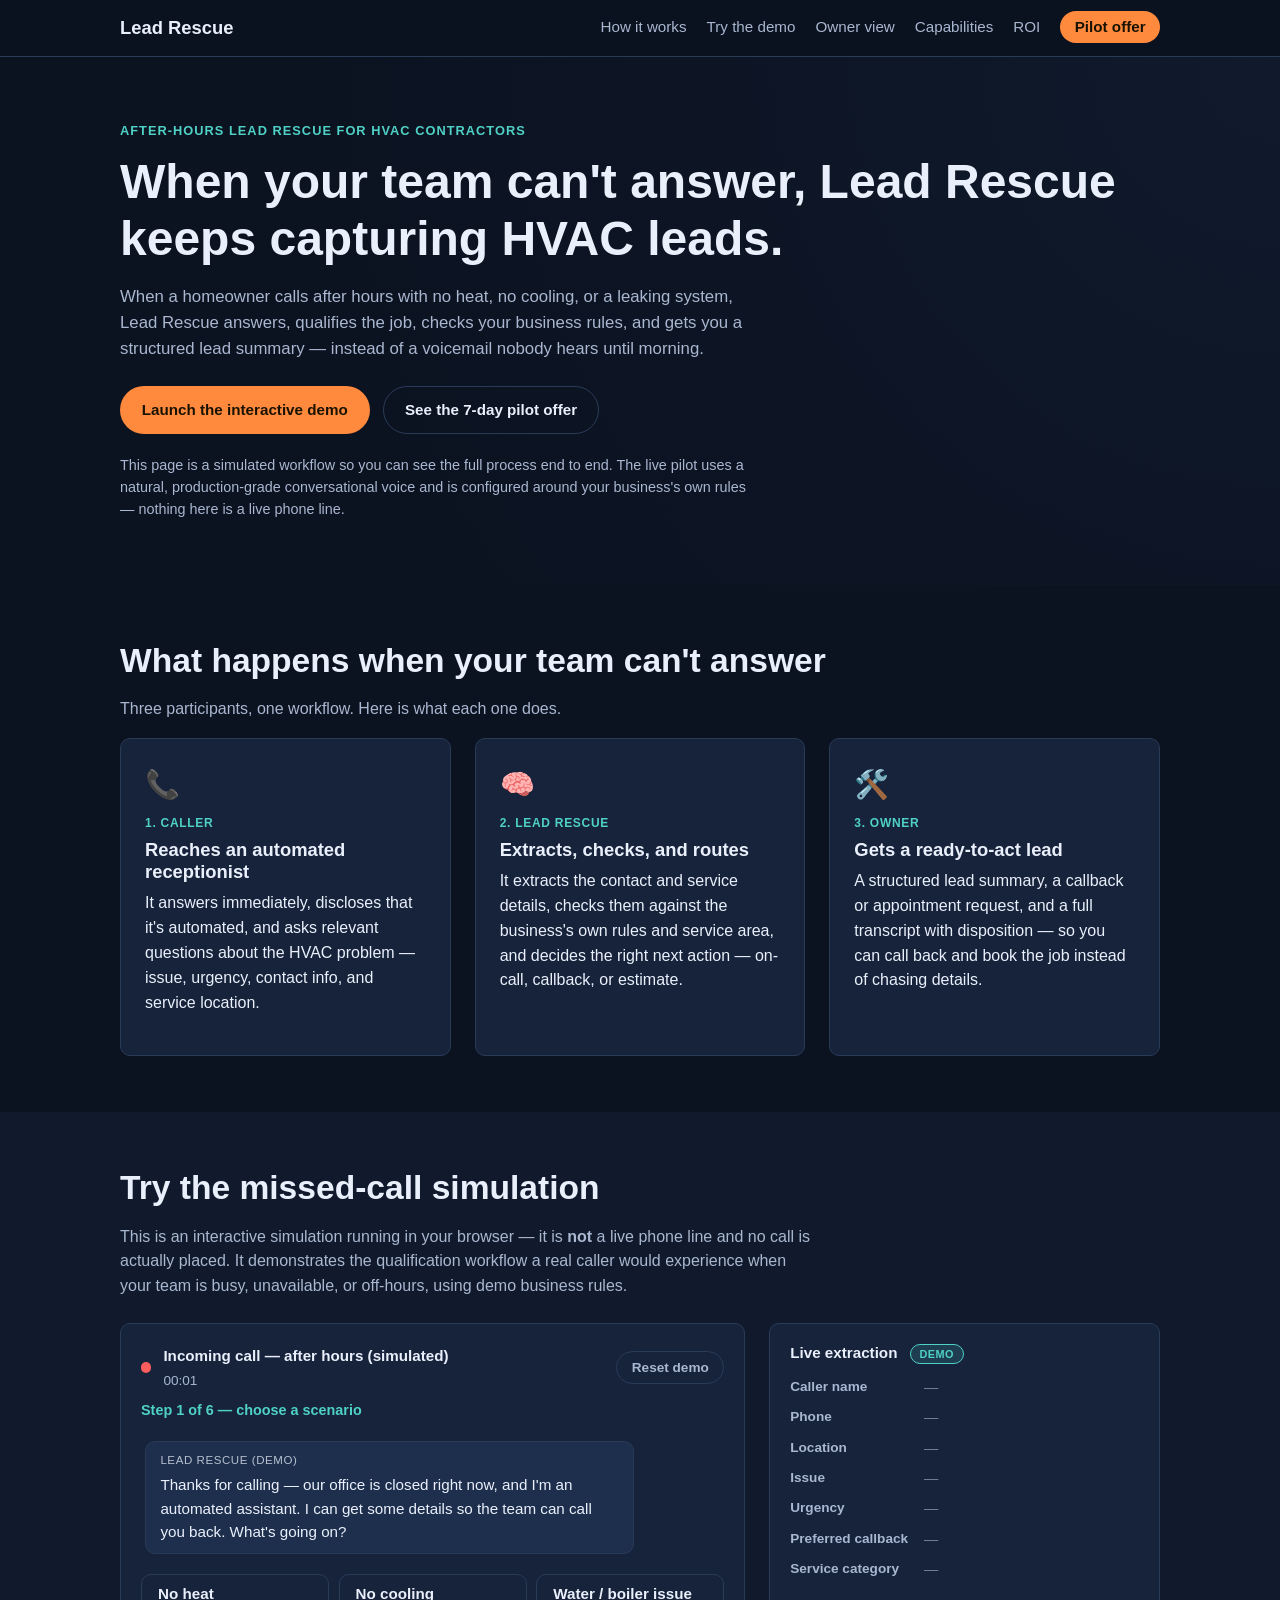
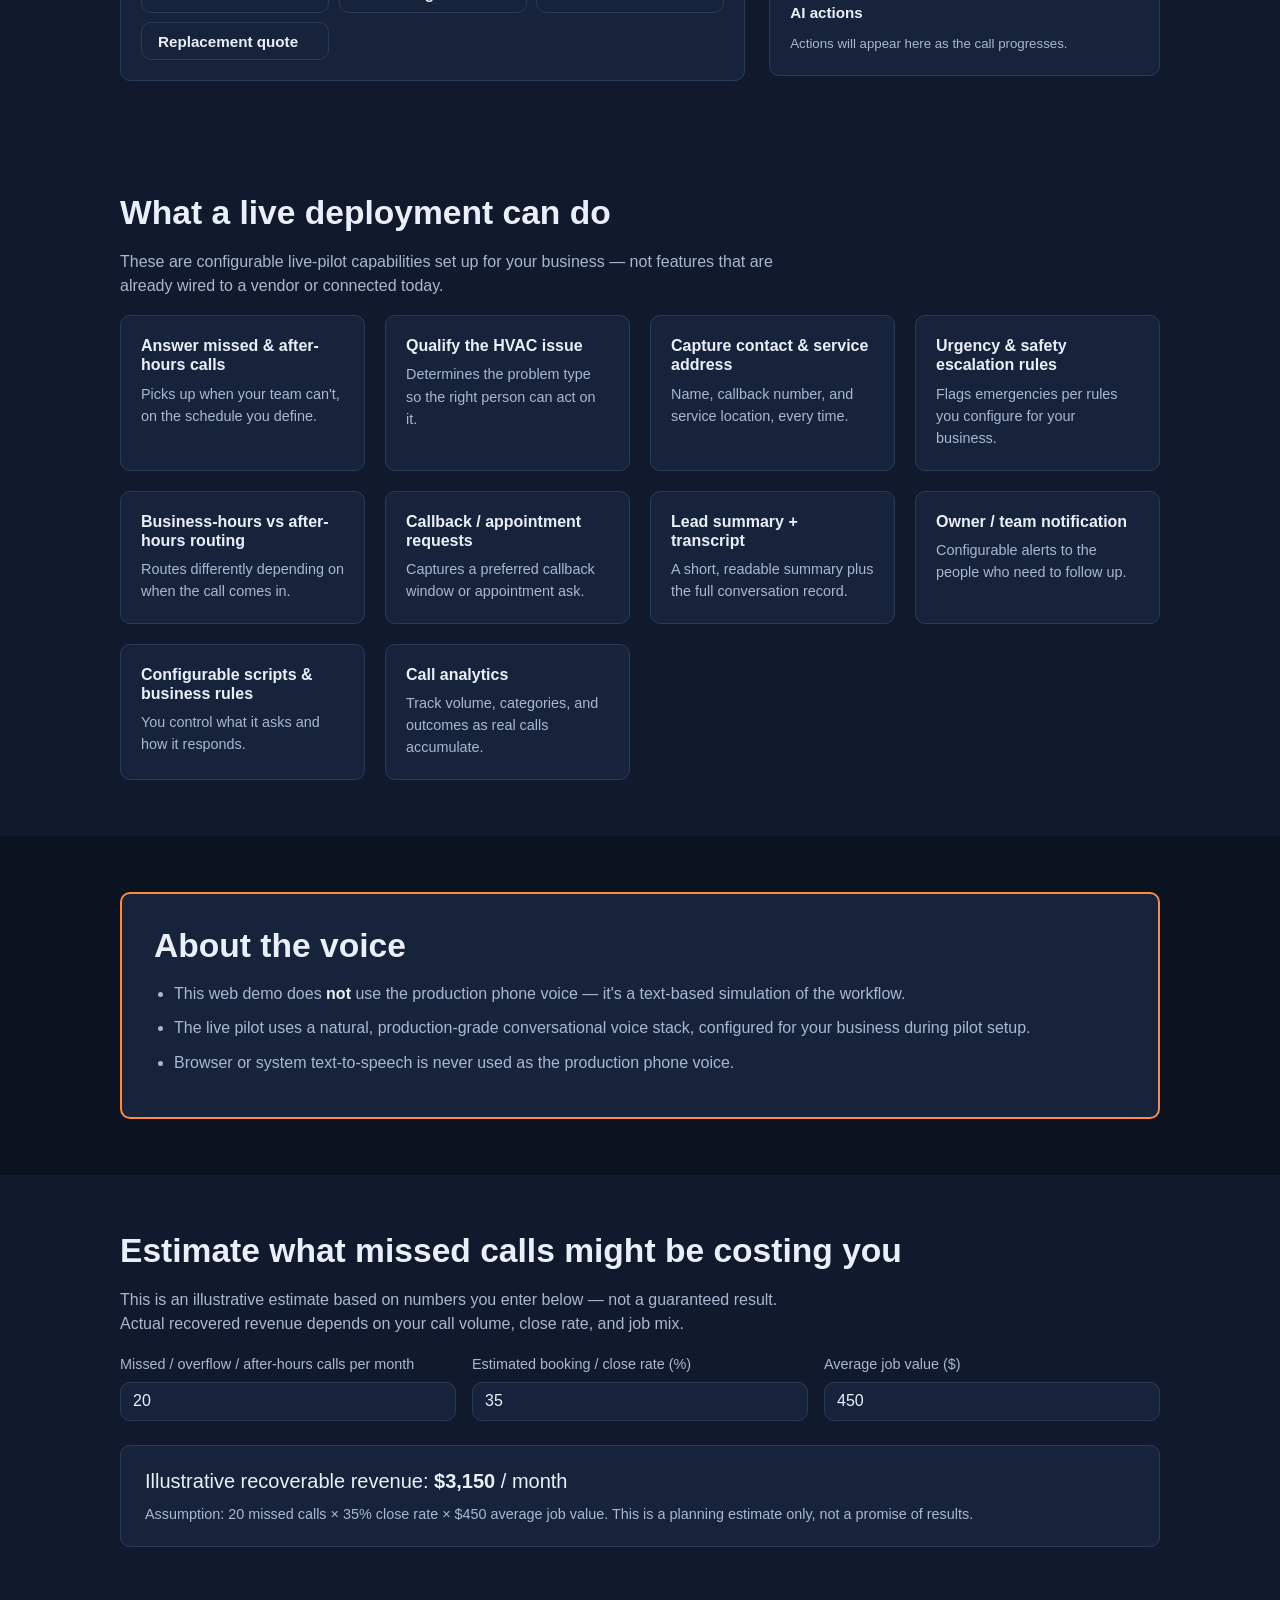
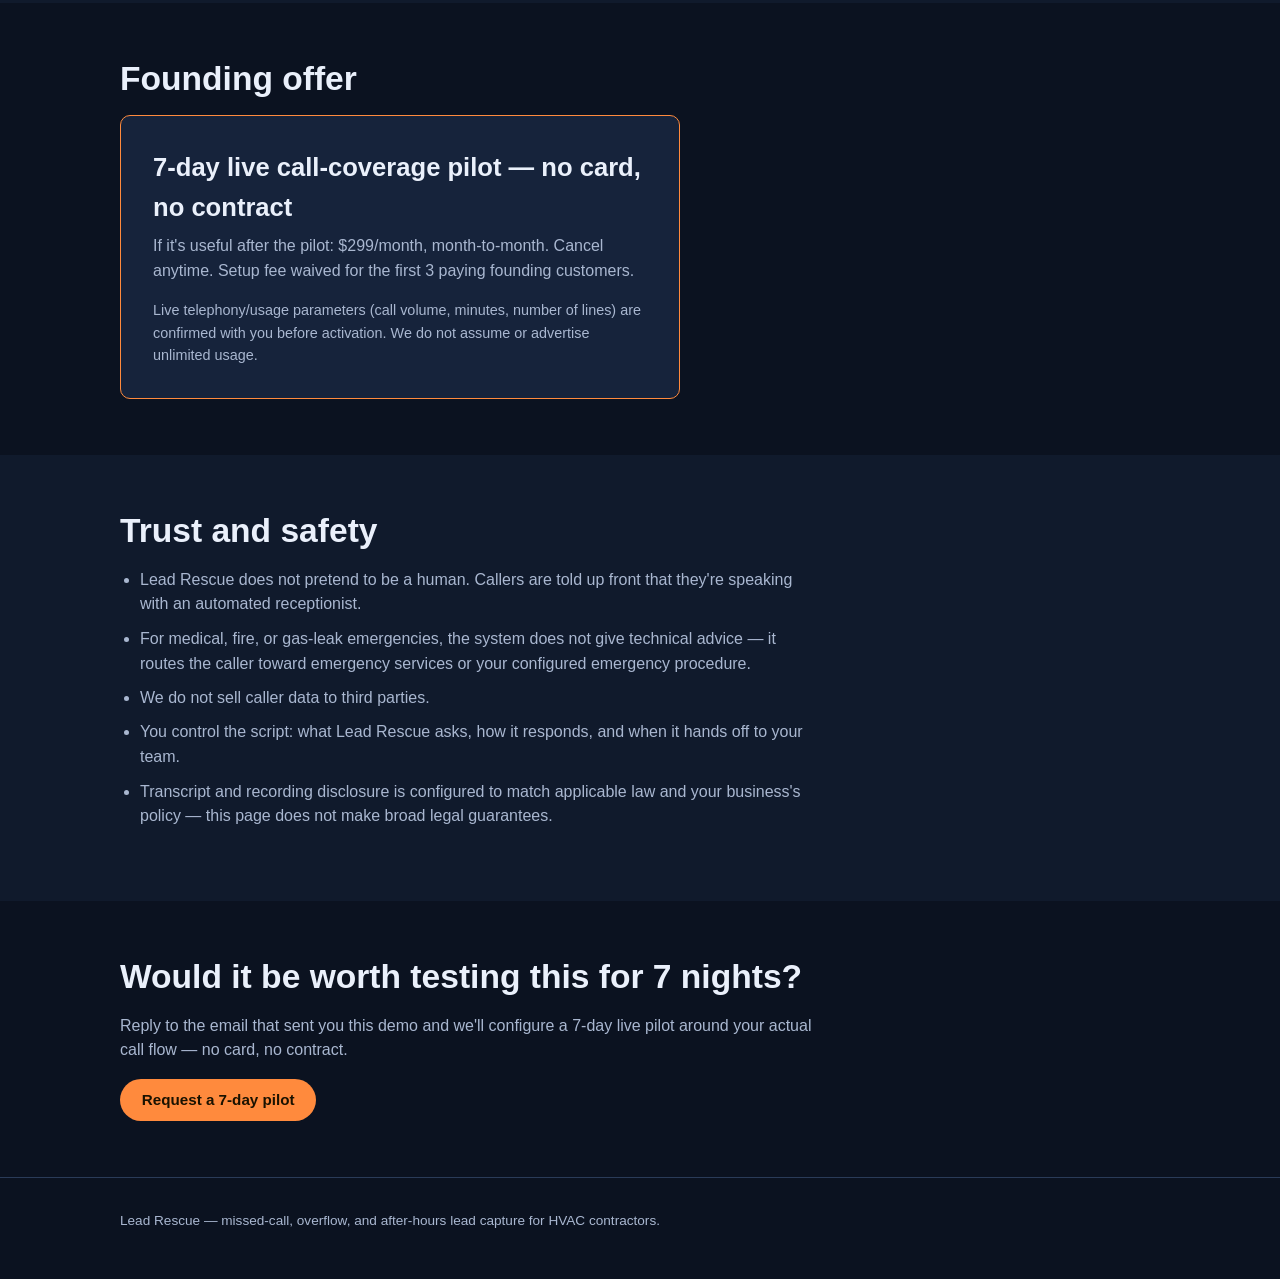
==== commit abab1687: "campaign: broaden Lead Rescue beyond after-hours" ====
--- a/index.html
+++ b/index.html
@@ -4,7 +4,7 @@
 <meta charset="UTF-8">
 <meta name="viewport" content="width=device-width, initial-scale=1">
 <title>Lead Rescue — After-Hours HVAC Call Capture</title>
-<meta name="description" content="Lead Rescue answers, qualifies, and summarizes the HVAC calls that come in after your office closes.">
+<meta name="description" content="Lead Rescue answers, qualifies, and summarizes missed HVAC calls, overflow calls, and after-hours calls.">
 <link rel="stylesheet" href="styles.css">
 </head>
 <body>
@@ -31,7 +31,7 @@
   <section id="top" class="hero">
     <div class="wrap">
       <p class="eyebrow" id="hero-eyebrow">After-hours lead rescue for HVAC contractors</p>
-      <h1 id="hero-heading">When your office closes, Lead Rescue keeps capturing HVAC leads.</h1>
+      <h1 id="hero-heading">When your team can't answer, Lead Rescue keeps capturing HVAC leads.</h1>
       <p class="hero-sub" id="hero-sub">
         When a homeowner calls after hours with no heat, no cooling, or a leaking system,
         Lead Rescue answers, qualifies the job, checks your business rules, and gets you a
@@ -40,7 +40,7 @@
       <p class="hero-note" id="hero-personalized" hidden></p>
       <div class="hero-actions">
         <a class="btn btn-primary" href="#demo">Launch the interactive demo</a>
-        <a class="btn btn-secondary" href="#offer">See the 7-night pilot offer</a>
+        <a class="btn btn-secondary" href="#offer">See the 7-day pilot offer</a>
       </div>
       <p class="hero-disclaimer">
         This page is a simulated workflow so you can see the full process end to end. The live
@@ -52,7 +52,7 @@
 
   <section id="how-it-works" class="section">
     <div class="wrap">
-      <h2>What happens on a real after-hours call</h2>
+      <h2>What happens when your team can't answer</h2>
       <p class="section-lede">Three participants, one workflow. Here is what each one does.</p>
       <div class="flow-grid">
         <div class="flow-card">
@@ -82,11 +82,11 @@
 
   <section id="demo" class="section section-alt">
     <div class="wrap">
-      <h2>Try the after-hours call simulation</h2>
+      <h2>Try the missed-call simulation</h2>
       <p class="section-lede">
         This is an interactive simulation running in your browser — it is <strong>not</strong> a live
         phone line and no call is actually placed. It demonstrates the qualification workflow a real
-        after-hours caller would experience, using demo business rules.
+        caller would experience when your team is busy, unavailable, or off-hours, using demo business rules.
       </p>
 
       <div class="demo-grid">
@@ -226,7 +226,7 @@
 
       <form class="roi-form" id="roi-form">
         <div class="roi-field">
-          <label for="roi-calls">Missed / after-hours calls per month</label>
+          <label for="roi-calls">Missed / overflow / after-hours calls per month</label>
           <input type="number" id="roi-calls" name="roi-calls" min="0" step="1" value="20" inputmode="numeric">
         </div>
         <div class="roi-field">
@@ -255,7 +255,7 @@
     <div class="wrap">
       <h2>Founding offer</h2>
       <div class="offer-card">
-        <p class="offer-price">7-night live after-hours pilot — no card, no contract</p>
+        <p class="offer-price">7-day live call-coverage pilot — no card, no contract</p>
         <p class="offer-terms">
           If it's useful after the pilot: $299/month, month-to-month. Cancel anytime.
           Setup fee waived for the first 3 paying founding customers.
@@ -288,11 +288,11 @@
     <div class="wrap">
       <h2>Would it be worth testing this for 7 nights?</h2>
       <p class="section-lede" id="cta-lede">
-        Reply to the email that sent you this demo and we'll configure a 7-night live pilot around your
+        Reply to the email that sent you this demo and we'll configure a 7-day live pilot around your
         actual call flow — no card, no contract.
       </p>
       <div class="cta-actions">
-        <button type="button" id="copy-request" class="btn btn-primary">Request a 7-night pilot</button>
+        <button type="button" id="copy-request" class="btn btn-primary">Request a 7-day pilot</button>
         <span id="copy-confirm" class="copy-confirm" role="status" aria-live="polite"></span>
       </div>
     </div>
@@ -302,7 +302,7 @@
 
 <footer class="site-footer">
   <div class="wrap">
-    <p>Lead Rescue — after-hours lead capture for HVAC contractors. Demo build, no live phone line connected.</p>
+    <p>Lead Rescue — missed-call, overflow, and after-hours lead capture for HVAC contractors.</p>
   </div>
 </footer>
 
